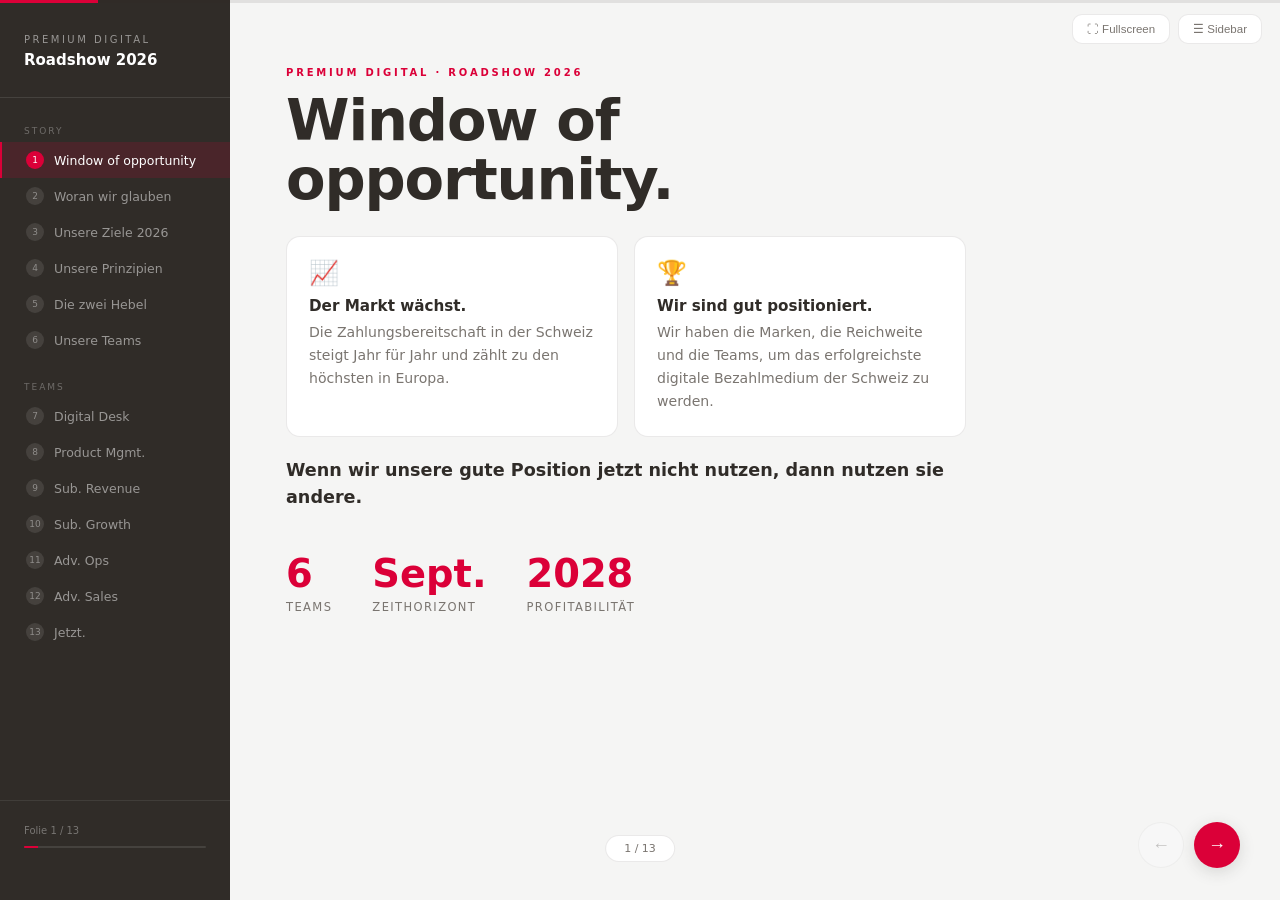
==== roadshow-preview.html @ eac36010 "Add files via upload" ====
<!DOCTYPE html>
<html lang="de">
<head>
<meta charset="UTF-8"/>
<meta name="viewport" content="width=device-width,initial-scale=1.0"/>
<title>Premium Digital – Roadshow</title>
<style>
:root{
  --red:#db0038;--red-dim:rgba(219,0,56,.1);
  --bg:#f5f5f4;--bg3:#eeeeec;
  --card:#ffffff;--border:rgba(48,44,40,.1);--border2:rgba(48,44,40,.18);
  --text:#302c28;--muted:#7a7570;--muted2:#a8a39e;
  --radius:16px;
}
*{box-sizing:border-box;margin:0;padding:0}
html,body{height:100%;font-family:Inter,ui-sans-serif,system-ui,-apple-system,sans-serif;background:var(--bg);color:var(--text);overflow:hidden}
#shell{display:flex;height:100vh;overflow:hidden}
#sidebar{width:230px;min-width:230px;background:var(--text);color:#fff;display:flex;flex-direction:column;padding:28px 0;z-index:10;transition:transform .3s}
#sidebar.hidden{transform:translateX(-230px);position:absolute;height:100%}
#content{flex:1;overflow-y:auto;padding:48px 56px;display:flex;flex-direction:column;gap:36px}
body.fullscreen #content{padding:56px 80px}
#top-bar{position:fixed;top:0;left:0;right:0;height:3px;background:var(--border);z-index:50}
#top-fill{height:100%;background:var(--red);transition:width .4s}
.sb-logo{padding:0 24px 28px;border-bottom:1px solid rgba(255,255,255,.1);margin-bottom:8px}
.sb-logo span{font-size:10px;letter-spacing:.25em;text-transform:uppercase;color:rgba(255,255,255,.5)}
.sb-logo strong{display:block;font-size:15px;color:#fff;margin-top:4px;font-weight:600}
.sb-section{padding:20px 24px 6px;font-size:9px;letter-spacing:.22em;text-transform:uppercase;color:rgba(255,255,255,.3)}
.sb-item{display:flex;align-items:center;gap:10px;padding:9px 24px;cursor:pointer;font-size:12.5px;color:rgba(255,255,255,.5);transition:.15s;border-left:2px solid transparent;user-select:none}
.sb-item:hover{color:#fff;background:rgba(255,255,255,.06)}
.sb-item.active{color:#fff;border-left-color:var(--red);background:rgba(219,0,56,.15)}
.sb-item .dot{width:18px;height:18px;border-radius:50%;background:rgba(255,255,255,.1);display:flex;align-items:center;justify-content:center;font-size:9px;flex-shrink:0;color:rgba(255,255,255,.4)}
.sb-item.active .dot{background:var(--red);color:#fff}
.sb-progress{padding:24px;margin-top:auto;border-top:1px solid rgba(255,255,255,.08)}
.sb-prog-label{font-size:10px;color:rgba(255,255,255,.35);margin-bottom:10px}
.sb-prog-bar{height:2px;background:rgba(255,255,255,.1);border-radius:9px;overflow:hidden}
.sb-prog-fill{height:100%;background:var(--red);transition:width .4s}
.slide{display:none}
.slide.active{display:block;animation:fadeUp .35s ease}
@keyframes fadeUp{from{opacity:0;transform:translateY(10px)}to{opacity:1;transform:translateY(0)}}
.eyebrow{font-size:10px;letter-spacing:.28em;text-transform:uppercase;color:var(--red);margin-bottom:14px;font-weight:600}
.slide-title{font-size:clamp(2.2rem,4.5vw,3.8rem);font-weight:800;line-height:1.02;margin-bottom:18px;letter-spacing:-.02em;color:var(--text)}
.card{background:var(--card);border-radius:var(--radius);border:1px solid var(--border);padding:28px;box-shadow:0 2px 12px rgba(48,44,40,.06)}
.grid-2{display:grid;grid-template-columns:1fr 1fr;gap:18px}
.grid-3{display:grid;grid-template-columns:repeat(3,1fr);gap:14px}
.story-hook{border-left:3px solid var(--red);background:var(--red-dim);border-radius:0 12px 12px 0;padding:18px 22px;margin-bottom:28px}
.story-hook p{font-size:1rem;font-weight:500;color:var(--text);line-height:1.7;font-style:italic}
.teams-grid{display:grid;grid-template-columns:repeat(3,1fr);gap:16px}
.team-overview-card{border-radius:var(--radius);padding:28px 24px;display:flex;flex-direction:column;gap:10px}
.team-overview-card .to-icon{font-size:2rem}
.team-overview-card .to-name{font-size:1.05rem;font-weight:800;color:#fff}
.team-overview-card .to-claim{font-size:.85rem;color:rgba(255,255,255,.85);line-height:1.55}
.funnel-steps{display:flex;flex-direction:column;gap:6px}
.fstep{display:flex;align-items:center;gap:14px;padding:14px 16px;border-radius:10px;background:var(--bg3);border-left:3px solid var(--c)}
.fstep-icon{font-size:1.3rem;flex-shrink:0}
.fstep-label{font-size:.92rem;font-weight:700;color:var(--c);margin-bottom:2px}
.fstep-desc{font-size:.78rem;color:var(--muted);line-height:1.4}
.team-header{display:flex;align-items:center;gap:14px;margin-bottom:18px}
.team-icon{width:48px;height:48px;border-radius:14px;display:flex;align-items:center;justify-content:center;font-size:22px;flex-shrink:0}
.team-name{font-size:1.15rem;font-weight:700;color:var(--text)}
.team-sub{font-size:.75rem;color:var(--muted);margin-top:2px}
.team-role{font-size:.88rem;color:var(--muted);line-height:1.65;margin-bottom:18px}
.team-vision{background:var(--bg3);border-radius:10px;padding:14px 16px;margin-bottom:18px;border-left:2px solid var(--red)}
.team-vision-label{font-size:.65rem;letter-spacing:.18em;text-transform:uppercase;color:var(--red);margin-bottom:5px;font-weight:600}
.team-vision p{font-size:.88rem;color:var(--text);line-height:1.65;font-style:italic}
.prio-list{display:flex;flex-direction:column;gap:6px}
.prio{display:flex;align-items:flex-start;gap:10px;padding:11px 14px;background:var(--bg3);border-radius:10px;border:1px solid var(--border)}
.prio-num{width:22px;height:22px;border-radius:50%;background:var(--red);color:#fff;font-size:10px;font-weight:700;display:flex;align-items:center;justify-content:center;flex-shrink:0;margin-top:1px}
.prio-text{font-size:.85rem;color:var(--text);line-height:1.5}
.prio-text strong{font-weight:600;display:block;margin-bottom:2px}
.prio-milestone{font-size:.75rem;color:var(--muted);margin-top:3px}
.discussion-prompt{margin-top:18px;background:var(--text);border-radius:12px;padding:16px 18px;display:flex;align-items:flex-start;gap:12px}
.dp-label{font-size:.65rem;letter-spacing:.18em;text-transform:uppercase;color:rgba(255,255,255,.4);margin-bottom:4px;font-weight:600}
.dp-text{font-size:.88rem;color:rgba(255,255,255,.9);line-height:1.55}
.open-btn{display:inline-flex;align-items:center;gap:8px;background:var(--red);color:#fff;border:none;border-radius:999px;padding:10px 20px;font-size:.83rem;font-weight:700;cursor:pointer;margin-top:14px}
.open-btn:hover{opacity:.88}
#nav{position:fixed;bottom:32px;right:40px;display:flex;gap:10px;z-index:100}
.nav-btn{width:46px;height:46px;border-radius:50%;border:none;cursor:pointer;font-size:18px;display:flex;align-items:center;justify-content:center;transition:.15s;box-shadow:0 4px 16px rgba(48,44,40,.15)}
.nav-btn.primary{background:var(--red);color:#fff}
.nav-btn.secondary{background:#fff;color:var(--text);border:1px solid var(--border2)}
.nav-btn:disabled{opacity:.25;cursor:not-allowed;box-shadow:none}
.nav-btn:hover:not(:disabled){transform:scale(1.08)}
.slide-counter{position:fixed;bottom:38px;left:50%;transform:translateX(-50%);font-size:11px;color:var(--muted);background:#fff;border:1px solid var(--border);border-radius:999px;padding:6px 18px}
#toolbar{position:fixed;top:14px;right:18px;display:flex;gap:8px;z-index:100}
.tool-btn{background:#fff;border:1px solid var(--border);border-radius:10px;padding:7px 14px;font-size:11.5px;cursor:pointer;color:var(--muted);transition:.15s}
.tool-btn:hover{color:var(--text)}
.tool-btn.active{background:var(--text);color:#fff;border-color:var(--text)}
#modal-overlay{display:none;position:fixed;inset:0;background:rgba(48,44,40,.5);z-index:200;align-items:center;justify-content:center;backdrop-filter:blur(4px)}
#modal-overlay.open{display:flex}
#modal{background:#fff;border-radius:24px;width:min(860px,94vw);max-height:88vh;overflow-y:auto;padding:40px;box-shadow:0 24px 60px rgba(48,44,40,.2)}
#modal-close{float:right;background:none;border:1px solid var(--border);border-radius:8px;padding:6px 12px;cursor:pointer;font-size:12px;color:var(--muted)}
.modal-prio{background:var(--bg3);border-radius:12px;padding:18px;margin-bottom:12px;border-left:2px solid var(--red)}
.modal-prio-title{font-size:.98rem;font-weight:700;margin-bottom:6px}
.modal-section-label{font-size:.68rem;font-weight:600;color:var(--muted2);text-transform:uppercase;letter-spacing:.14em;margin-bottom:6px}
.results-list{display:flex;flex-direction:column;gap:4px;margin-bottom:10px}
.result-item{font-size:.83rem;padding:6px 10px;background:#fff;border-radius:8px;border:1px solid var(--border)}
.milestone-pills{display:flex;flex-wrap:wrap;gap:6px}
.mpill{font-size:.73rem;background:var(--red-dim);color:var(--red);border:1px solid rgba(219,0,56,.2);border-radius:999px;padding:3px 12px;font-weight:600}
</style>
</head>
<body>
<div id="top-bar"><div id="top-fill"></div></div>
<div id="toolbar">
  <button class="tool-btn" id="btn-fullscreen">⛶ Fullscreen</button>
  <button class="tool-btn" id="btn-sidebar">☰ Sidebar</button>
</div>
<div id="shell">
  <div id="sidebar">
    <div class="sb-logo"><span>Premium Digital</span><strong>Roadshow 2026</strong></div>
    <div class="sb-section">Story</div>
    <div class="sb-item" data-slide="0"><div class="dot">1</div>Window of opportunity</div>
    <div class="sb-item" data-slide="1"><div class="dot">2</div>Woran wir glauben</div>
    <div class="sb-item" data-slide="2"><div class="dot">3</div>Unsere Ziele 2026</div>
    <div class="sb-item" data-slide="3"><div class="dot">4</div>Unsere Prinzipien</div>
    <div class="sb-item" data-slide="4"><div class="dot">5</div>Die zwei Hebel</div>
    <div class="sb-item" data-slide="5"><div class="dot">6</div>Unsere Teams</div>
    <div class="sb-section" style="margin-top:4px">Teams</div>
    <div class="sb-item" data-slide="6"><div class="dot">7</div>Digital Desk</div>
    <div class="sb-item" data-slide="7"><div class="dot">8</div>Product Mgmt.</div>
    <div class="sb-item" data-slide="8"><div class="dot">9</div>Sub. Revenue</div>
    <div class="sb-item" data-slide="9"><div class="dot">10</div>Sub. Growth</div>
    <div class="sb-item" data-slide="10"><div class="dot">11</div>Adv. Ops</div>
    <div class="sb-item" data-slide="11"><div class="dot">12</div>Adv. Sales</div>
    <div class="sb-item" data-slide="12"><div class="dot">13</div>Jetzt.</div>
    <div class="sb-progress">
      <div class="sb-prog-label" id="sb-prog-label">Folie 1 / 13</div>
      <div class="sb-prog-bar"><div class="sb-prog-fill" id="sb-fill"></div></div>
    </div>
  </div>
  <div id="content">

    <!-- SLIDE 0 -->
    <div class="slide active" id="slide-0">
      <div style="min-height:65vh;display:flex;flex-direction:column;justify-content:center">
        <div class="eyebrow">Premium Digital · Roadshow 2026</div>
        <div class="slide-title">Window of<br>opportunity.</div>
        <div style="display:grid;grid-template-columns:1fr 1fr;gap:16px;max-width:680px;margin-top:8px">
          <div style="background:#fff;border-radius:14px;border:1px solid var(--border);padding:22px">
            <div style="font-size:1.5rem;margin-bottom:10px">📈</div>
            <div style="font-weight:700;margin-bottom:6px;font-size:.95rem">Der Markt wächst.</div>
            <div style="font-size:.88rem;color:var(--muted);line-height:1.65">Die Zahlungsbereitschaft in der Schweiz steigt Jahr für Jahr und zählt zu den höchsten in Europa.</div>
          </div>
          <div style="background:#fff;border-radius:14px;border:1px solid var(--border);padding:22px">
            <div style="font-size:1.5rem;margin-bottom:10px">🏆</div>
            <div style="font-weight:700;margin-bottom:6px;font-size:.95rem">Wir sind gut positioniert.</div>
            <div style="font-size:.88rem;color:var(--muted);line-height:1.65">Wir haben die Marken, die Reichweite und die Teams, um das erfolgreichste digitale Bezahlmedium der Schweiz zu werden.</div>
          </div>
        </div>
        <p style="font-size:1.1rem;font-weight:700;color:var(--text);max-width:680px;line-height:1.55;margin-top:20px">Wenn wir unsere gute Position jetzt nicht nutzen, dann nutzen sie andere.</p>
        <div style="display:flex;gap:40px;margin-top:44px">
          <div><div style="font-size:2.4rem;font-weight:800;color:var(--red);line-height:1">6</div><div style="font-size:.72rem;color:var(--muted);text-transform:uppercase;letter-spacing:.12em;margin-top:6px">Teams</div></div>
          <div><div style="font-size:2.4rem;font-weight:800;color:var(--red);line-height:1">Sept.</div><div style="font-size:.72rem;color:var(--muted);text-transform:uppercase;letter-spacing:.12em;margin-top:6px">Zeithorizont</div></div>
          <div><div style="font-size:2.4rem;font-weight:800;color:var(--red);line-height:1">2028</div><div style="font-size:.72rem;color:var(--muted);text-transform:uppercase;letter-spacing:.12em;margin-top:6px">Profitabilität</div></div>
        </div>
      </div>
    </div>

    <!-- SLIDE 1 -->
    <div class="slide" id="slide-1">
      <div class="eyebrow">Unsere Überzeugungen</div>
      <div class="slide-title" style="font-size:clamp(1.7rem,3vw,2.5rem);margin-bottom:28px">Woran wir glauben.</div>
      <div style="display:flex;flex-direction:column;gap:12px">
        <div style="display:flex;align-items:flex-start;gap:16px;padding:18px 20px;background:#fff;border-radius:14px;border:1px solid var(--border)"><div style="width:10px;height:10px;border-radius:50%;background:var(--red);flex-shrink:0;margin-top:6px"></div><div><div style="font-weight:700;margin-bottom:4px">Die Zahlungsbereitschaft für digitale News-Abos wächst.</div><div style="font-size:.9rem;color:var(--muted)">In der Schweiz liegt sie über dem internationalen Vergleich. Davon können wir überproportional profitieren.</div></div></div>
        <div style="display:flex;align-items:flex-start;gap:16px;padding:18px 20px;background:#fff;border-radius:14px;border:1px solid var(--border)"><div style="width:10px;height:10px;border-radius:50%;background:var(--red);flex-shrink:0;margin-top:6px"></div><div><div style="font-weight:700;margin-bottom:4px">Hochwertiger Journalismus ist unser wichtigstes Differenzierungsmerkmal.</div><div style="font-size:.9rem;color:var(--muted)">Nachhaltiges Wachstum entsteht nur über Qualität, Relevanz und Tiefe.</div></div></div>
        <div style="display:flex;align-items:flex-start;gap:16px;padding:18px 20px;background:#fff;border-radius:14px;border:1px solid var(--border)"><div style="width:10px;height:10px;border-radius:50%;background:var(--red);flex-shrink:0;margin-top:6px"></div><div><div style="font-weight:700;margin-bottom:4px">Neben Vollabos gewinnen Limited Abos an Bedeutung.</div><div style="font-size:.9rem;color:var(--muted)">Neue Zielgruppen mit spezifischen Interessen und geringerer Zahlungsbereitschaft erschliessen.</div></div></div>
        <div style="display:flex;align-items:flex-start;gap:16px;padding:18px 20px;background:#fff;border-radius:14px;border:1px solid var(--border)"><div style="width:10px;height:10px;border-radius:50%;background:var(--red);flex-shrink:0;margin-top:6px"></div><div><div style="font-weight:700;margin-bottom:4px">Reichweite bleibt die zentrale Voraussetzung für Wachstum.</div><div style="font-size:.9rem;color:var(--muted)">Primär über Google Discover. Social bleibt wichtig, wird aber zunehmend automatisiert betrieben.</div></div></div>
        <div style="display:flex;align-items:flex-start;gap:16px;padding:18px 20px;background:#fff;border-radius:14px;border:1px solid var(--border)"><div style="width:10px;height:10px;border-radius:50%;background:var(--red);flex-shrink:0;margin-top:6px"></div><div><div style="font-weight:700;margin-bottom:4px">Digitale Werbung ergänzt unser Modell als zusätzlicher Erlöspfad.</div><div style="font-size:.9rem;color:var(--muted)">Und verbreitert damit unsere finanzielle Basis nachhaltig.</div></div></div>
      </div>
    </div>

    <!-- SLIDE 2 -->
    <div class="slide" id="slide-2">
      <div class="eyebrow">Unsere Ziele</div>
      <div class="slide-title" style="font-size:clamp(1.7rem,3vw,2.5rem);margin-bottom:8px">Was wir 2026 erreichen wollen.</div>
      <p style="font-size:1rem;color:var(--muted);line-height:1.75;margin-bottom:32px">Premium Digital hat ein ambitioniertes Ziel: Als digitales Geschäft eigenständig profitabel zu sein, spätestens ab 2028.</p>
      <div class="grid-3" style="gap:20px">
        <div style="background:var(--red);border-radius:20px;padding:36px 28px;text-align:center"><div style="font-size:3rem;font-weight:800;color:#fff;line-height:1;letter-spacing:-.03em">200'000</div><div style="font-size:.9rem;color:rgba(255,255,255,.85);margin-top:10px;font-weight:600">Digitale Voll-Abos</div><div style="font-size:.8rem;color:rgba(255,255,255,.6);margin-top:4px">+15% vs. 2025</div></div>
        <div style="background:#009667;border-radius:20px;padding:36px 28px;text-align:center"><div style="font-size:3rem;font-weight:800;color:#fff;line-height:1;letter-spacing:-.03em">10'000</div><div style="font-size:.9rem;color:rgba(255,255,255,.85);margin-top:10px;font-weight:600">Digitale Limited-Abos</div><div style="font-size:.8rem;color:rgba(255,255,255,.6);margin-top:4px">Spiele-App, Politbüro u.a.</div></div>
        <div style="background:#302c28;border-radius:20px;padding:36px 28px;text-align:center"><div style="font-size:3rem;font-weight:800;color:#fff;line-height:1;letter-spacing:-.03em">2028</div><div style="font-size:.9rem;color:rgba(255,255,255,.85);margin-top:10px;font-weight:600">Eigenständige Profitabilität</div><div style="font-size:.8rem;color:rgba(255,255,255,.6);margin-top:4px">Als digitales Geschäft</div></div>
      </div>
    </div>

    <!-- SLIDE 3 -->
    <div class="slide" id="slide-3">
      <div class="eyebrow">Unsere Prinzipien</div>
      <div class="slide-title" style="font-size:clamp(1.7rem,3vw,2.5rem);margin-bottom:24px">Unsere 6 Prinzipien.</div>
      <div class="grid-3" id="principles-grid"></div>
      <div style="margin-top:16px;display:flex;gap:10px;align-items:center">
        <button onclick="revealNext()" id="reveal-btn" style="background:var(--red);color:#fff;border:none;border-radius:999px;padding:9px 22px;font-size:.85rem;font-weight:700;cursor:pointer">Nächstes Prinzip →</button>
        <button onclick="revealAll()" style="background:none;border:1px solid var(--border2);color:var(--muted);border-radius:999px;padding:9px 18px;font-size:.82rem;cursor:pointer">Alle zeigen</button>
        <button onclick="resetPrinciples()" style="background:none;border:1px solid var(--border2);color:var(--muted);border-radius:999px;padding:9px 18px;font-size:.82rem;cursor:pointer">Zurücksetzen</button>
      </div>
    </div>

    <!-- SLIDE 4 -->
    <div class="slide" id="slide-4">
      <div class="eyebrow">Unsere zwei Wachstumsmotoren</div>
      <div class="slide-title" style="font-size:clamp(1.7rem,3vw,2.5rem);margin-bottom:28px">Abo-Geschäft und Werbemarkt. Wir brauchen beides.</div>
      <div class="grid-2">
        <div class="card">
          <div style="font-size:.7rem;letter-spacing:.2em;text-transform:uppercase;color:var(--muted);margin-bottom:18px">Motor 1 — Abo-Geschäft</div>
          <div class="funnel-steps">
            <div class="fstep" style="--c:#db0038"><div class="fstep-icon">📣</div><div><div class="fstep-label">Attract</div><div class="fstep-desc">Reichweite &amp; Sichtbarkeit aufbauen</div></div></div>
            <div class="fstep" style="--c:#b80021"><div class="fstep-icon">💡</div><div><div class="fstep-label">Engage</div><div class="fstep-desc">Loyalität &amp; Registrierungen steigern</div></div></div>
            <div class="fstep" style="--c:#95000b"><div class="fstep-icon">💳</div><div><div class="fstep-label">Convert</div><div class="fstep-desc">Aus Lesern zahlende Abonnenten machen</div></div></div>
            <div class="fstep" style="--c:#740000"><div class="fstep-icon">🔄</div><div><div class="fstep-label">Retain</div><div class="fstep-desc">Churn senken, Bindung stärken</div></div></div>
          </div>
        </div>
        <div class="card">
          <div style="font-size:.7rem;letter-spacing:.2em;text-transform:uppercase;color:var(--muted);margin-bottom:18px">Motor 2 — Werbemarkt</div>
          <div class="funnel-steps">
            <div class="fstep" style="--c:#009667"><div class="fstep-icon">📅</div><div><div class="fstep-label">Schedule</div><div class="fstep-desc">Kundenkontakte &amp; Termine vereinbaren</div></div></div>
            <div class="fstep" style="--c:#00673d"><div class="fstep-icon">📋</div><div><div class="fstep-label">Pitch</div><div class="fstep-desc">Angebote erarbeiten &amp; präsentieren</div></div></div>
            <div class="fstep" style="--c:#004d2e"><div class="fstep-icon">🤝</div><div><div class="fstep-label">Close</div><div class="fstep-desc">Deals abschliessen &amp; Umsatz sichern</div></div></div>
            <div class="fstep" style="--c:#003a17"><div class="fstep-icon">🚀</div><div><div class="fstep-label">Deliver</div><div class="fstep-desc">Kampagnen umsetzen &amp; Qualität sichern</div></div></div>
          </div>
        </div>
      </div>
    </div>

    <!-- SLIDE 5 -->
    <div class="slide" id="slide-5">
      <div class="eyebrow">Unsere Teams</div>
      <div class="slide-title" style="font-size:clamp(1.7rem,3vw,2.5rem);margin-bottom:28px">Sechs Teams. Ein Ziel.</div>
      <div class="teams-grid" id="teams-overview"></div>
    </div>

    <!-- TEAM SLIDES -->
    <div class="slide" id="slide-6"><div class="story-hook"><p>Der Digital Desk steuert, wie viele Menschen uns finden, und ob sie bleiben.</p></div><div class="eyebrow">Team 1 von 6</div><div class="slide-title" style="font-size:clamp(1.7rem,3vw,2.5rem)">Digital Desk</div><div class="grid-2" id="c-digital-desk"></div></div>
    <div class="slide" id="slide-7"><div class="story-hook"><p>Das beste Produkt ist im Alltag der Menschen unersetzlich.</p></div><div class="eyebrow">Team 2 von 6</div><div class="slide-title" style="font-size:clamp(1.7rem,3vw,2.5rem)">Product Management</div><div class="grid-2" id="c-product-mgmt"></div></div>
    <div class="slide" id="slide-8"><div class="story-hook"><p>NutzerInnen zu zahlenden KundInnen machen und halten.</p></div><div class="eyebrow">Team 3 von 6</div><div class="slide-title" style="font-size:clamp(1.7rem,3vw,2.5rem)">Subscription Revenue</div><div class="grid-2" id="c-sub-revenue"></div></div>
    <div class="slide" id="slide-9"><div class="story-hook"><p>Subscription Growth öffnet die Türe zu Kunden, die uns sonst verschlossen bleiben.</p></div><div class="eyebrow">Team 4 von 6</div><div class="slide-title" style="font-size:clamp(1.7rem,3vw,2.5rem)">Subscription Growth</div><div class="grid-2" id="c-sub-growth"></div></div>
    <div class="slide" id="slide-10"><div class="story-hook"><p>Ein starkes Produkt verdient auch starke Werbeeinnahmen. Advertising Ops macht Sales schlagkräftig.</p></div><div class="eyebrow">Team 5 von 6</div><div class="slide-title" style="font-size:clamp(1.7rem,3vw,2.5rem)">Advertising Operations</div><div class="grid-2" id="c-adv-ops"></div></div>
    <div class="slide" id="slide-11"><div class="story-hook"><p>Operations schafft die Grundlage, Sales macht den Abschluss.</p></div><div class="eyebrow">Team 6 von 6</div><div class="slide-title" style="font-size:clamp(1.7rem,3vw,2.5rem)">Advertising Sales</div><div class="grid-2" id="c-adv-sales"></div></div>

    <!-- SLIDE 12 -->
    <div class="slide" id="slide-12">
      <div style="min-height:65vh;display:flex;flex-direction:column;justify-content:center;gap:32px">
        <div style="background:var(--red);border-radius:var(--radius);padding:52px;position:relative;overflow:hidden">
          <div style="position:absolute;top:-40px;right:-40px;width:180px;height:180px;background:#fff;border-radius:50%;opacity:.06;filter:blur(40px)"></div>
          <div style="font-size:10px;letter-spacing:.28em;text-transform:uppercase;color:rgba(255,255,255,.6);margin-bottom:20px;font-weight:600">Das Fazit</div>
          <div style="font-size:clamp(1.1rem,2vw,1.4rem);color:rgba(255,255,255,.85);line-height:1.75;margin-bottom:24px">Wir haben alles, was es braucht. Die Marke. Die Reichweite. Die Teams. Die Technologie.</div>
          <div style="font-size:clamp(1.8rem,3.5vw,2.9rem);font-weight:800;line-height:1.12;color:#fff;letter-spacing:-.02em;margin-bottom:28px">Jetzt liegt es an uns.</div>
          <div style="height:1px;background:rgba(255,255,255,.2);margin-bottom:28px"></div>
          <div style="font-size:clamp(1rem,1.8vw,1.25rem);font-style:italic;color:rgba(255,255,255,.8);line-height:1.65">Wer jetzt liefert, wird in zwei Jahren zurückschauen und sagen: Das war der Moment.</div>
        </div>
        <div style="text-align:center;padding:28px;background:#fff;border-radius:var(--radius);border:1px solid var(--border)">
          <div style="font-size:1.8rem;margin-bottom:12px">💬</div>
          <div style="font-size:1.2rem;font-weight:700;color:var(--text);margin-bottom:8px">Fragen &amp; Antworten</div>
          <div style="font-size:.95rem;color:var(--muted)">Was beschäftigt euch? Was wollt ihr wissen?</div>
        </div>
      </div>
    </div>

  </div>
</div>

<div id="nav">
  <button class="nav-btn secondary" id="btn-prev" disabled>←</button>
  <button class="nav-btn primary" id="btn-next">→</button>
</div>
<div class="slide-counter" id="counter">1 / 13</div>
<div id="modal-overlay"><div id="modal"><button id="modal-close">✕ Schliessen</button><div id="modal-content"></div></div></div>

<script>
const TOTAL=13; let cur=0;

const principles=[
  {n:"01",icon:"🛡️",title:"Radikale Verantwortung",short:"Ownership für Resultate, nicht nur für Aufgaben."},
  {n:"02",icon:"🎯",title:"Wirkungsorientierte Entscheidungen",short:"Priorität hat, was direkt Wert schafft."},
  {n:"03",icon:"⚡",title:"Wirkung in 6 Monaten",short:"Was wir heute machen, soll in spätestens sechs Monaten Wirkung zeigen."},
  {n:"04",icon:"⏱️",title:"80/20: Auch beim Kunden",short:"Die gute Lösung jetzt schlägt die perfekte Lösung zu spät — auch für unsere Kunden."},
  {n:"05",icon:"✅",title:"Fokus statt Breite",short:"Wir verzichten bewusst. Wer alles macht, macht nichts richtig."},
  {n:"06",icon:"🧩",title:"Einfach vor kompliziert",short:"Schlanke Prozesse und klare Entscheidungen schaffen Raum für das Wesentliche."}
];

document.getElementById("principles-grid").innerHTML=principles.map((p,i)=>`
  <div class="card" id="pc-${i}" style="opacity:.2;transition:opacity .4s,transform .4s;transform:translateY(8px)">
    <div style="font-size:1.8rem;margin-bottom:10px">${p.icon}</div>
    <div style="font-size:.72rem;font-weight:700;color:var(--red);letter-spacing:.15em;text-transform:uppercase;margin-bottom:8px">${p.n}</div>
    <div style="font-size:1rem;font-weight:700;margin-bottom:6px">${p.title}</div>
    <div style="font-size:.82rem;color:var(--muted)">${p.short}</div>
  </div>`).join("");

let revealed=0;
function revealNext(){if(revealed<principles.length){const el=document.getElementById("pc-"+revealed);el.style.opacity="1";el.style.transform="translateY(0)";revealed++;}if(revealed>=principles.length){document.getElementById("reveal-btn").disabled=true;document.getElementById("reveal-btn").style.opacity=".4";}}
function revealAll(){principles.forEach((_,i)=>{const el=document.getElementById("pc-"+i);el.style.opacity="1";el.style.transform="translateY(0)";});revealed=principles.length;document.getElementById("reveal-btn").disabled=true;document.getElementById("reveal-btn").style.opacity=".4";}
function resetPrinciples(){principles.forEach((_,i)=>{const el=document.getElementById("pc-"+i);el.style.opacity=".2";el.style.transform="translateY(8px)";});revealed=0;document.getElementById("reveal-btn").disabled=false;document.getElementById("reveal-btn").style.opacity="1";}

const teams={
  "digital-desk":{icon:"📡",color:"#009667",name:"Digital Desk",claim:"Die passenden Inhalte zur richtigen Zeit auf den richtigen Kanälen.",role:"Der operative Maschinenraum für Reichweite, Distribution und Engagement — für Paid und Free.",vision:"Wir haben unsere Workflows deutlich verschlankt, an Fokus gewonnen und darum entscheidend zur Steigerung von Reichweite und Engagement beigetragen.",discussion:"Wieviele Pageviews braucht eine redaktionelle Geschichte im Durchschnitt, damit sie sich für uns finanziell lohnt?",priorities:[{n:1,title:"Teil-automatisierte KPI-basierte Distribution",desc:"Distributionsaufgaben für 6 Titel sind zeitintensiv und fast alles Handarbeit. Mindestens 2 Schichten automatisieren, mit Kuration entlang den Marken.",milestones:["Projekt-Aufbau mit AI/Data"],results:["Mindestens 2 Distributionsschichten ersetzt"]},{n:2,title:"Google-Traffic verdoppeln",desc:"Mehr Reichweite für Subscription-Funnel und Werbemarkt. Fokus auf Discover.",milestones:["Projekt gestartet","5 Hypothesen zu Wachstumsfeldern getestet"],results:["Verdoppelung Google-Traffic"]},{n:3,title:"Second-Click-Optimierung",desc:"Datengestützt Inhalte mit Optimierungspotenzial identifizieren und Engagement messbar steigern.",milestones:["Projekt gestartet","5 Hypothesen zu Engagementtreibern getestet"],results:["Pageviews pro Visit +20%"]},{n:4,title:"Social Media Werbeumsatz steigern",desc:"Fokus auf Conversions und Werbeumsatz über Social Media. Ziel: CHF 2 Mio.",milestones:["Neues Setup live","Deutliche Steigerung Umsätze im 1. HJ"],results:["CHF 2 Mio. Social-Werbeumsatz"]}]},
  "product-mgmt":{icon:"📱",color:"#00c794",name:"Product Management",claim:"Digitale Produkte, die im Alltag der Menschen unersetzlich sind.",role:"Premium Products entwickelt die digitalen Produkte von Tamedia — damit unsere Qualitätsinhalte ihr volles Potenzial entfalten.",vision:"Wir haben das Richtige schnell gebaut — mit klarem Fokus, konsequentem Testen und spürbarem Impact für unsere Nutzerinnen und Nutzer.",discussion:"Wieviele Kontaktpunkte mit uns brauchen Nutzerinnen und Nutzer, bis sie ein Abo kaufen?",priorities:[{n:1,title:"Produkt-Strategie und Weiterentwicklung News-App",desc:"Klare Vision für jede Plattform: Kernzielgruppen, Rolle im Nutzerleben, was wir konkret bauen.",milestones:["Erster Workshop App","Vision App finalisiert","Alle Plattformen Tagi abgeschlossen","Skalierung auf alle Brands"],results:["Vision & Roadmap für alle Plattformen","Podcast Tab live","Neue visuelle Formate live"]},{n:2,title:"Launch Limited Products",desc:"Mindestens zwei Limited Products live bringen. Prozess: von Idee zu Live in unter 8 Wochen.",milestones:["Rollout & Skalierung Spiele-App","Launch Politbüro Sommer","Expansion Games","Launch new limited product"],results:["Politbüro 5'000 neue Abos","Games App 5'000 neue Abos","Mind. 1 weiteres Limited Product live"]},{n:3,title:"Growth Lab Push",desc:"Neue Wege für Reichweite und neue Zielgruppen erkunden. Formate testen, was funktioniert skalieren.",milestones:["Push Games","Push Podcasts","3 weitere Themen im Test"],results:["5'000 neue registrierte User","Mindestens 5 Formate live getestet"]},{n:4,title:"Produktentwicklung beschleunigen",desc:"Prozesse anpassen, damit wir schneller vom Konzept zum Launch kommen. Kürzere Entwicklungszyklen, regelmässige Releases.",milestones:["Ist-Zustand analysiert","Erste Prozessanpassungen live"],results:["3 Features in unter 6 Wochen von Idee bis Live","Regelmässige Releases mit messbarem Impact für Nutzer"]}]},
  "sub-revenue":{icon:"💳",color:"#db0038",name:"Subscription Revenue",claim:"Paywall, Checkout, Performance Marketing — aus Lesern Abonnenten machen.",role:"Verantwortet Paywall-Steuerung, Webshop, Checkout und Zahlungsprozesse. Konvertiert aktiv über Performance Marketing und E-Mail Marketing.",vision:"Wir haben im fünfstelligen Bereich Gains beigesteuert und einen skalierbaren Weg gefunden, diese mit Anschlussangeboten mehrheitlich zu halten.",discussion:"Wieviele Leute, die auf «Kaufen» klicken, kaufen am Ende wirklich?",priorities:[{n:1,title:"Kampagnen für anonyme User",desc:"Fly Bys und Loyal User über Retargeting, Onsite und Mail zu zahlenden Nutzern konvertieren.",milestones:["Laufend"],results:["Conversion Rate erhöht","CTR Performance Marketing erhöht"]},{n:2,title:"Reset Registrierung, Login, Paywall, Checkout",desc:"Registration Wall einführen. Paywall und Checkout optimieren.",milestones:["Registration Wall live","Reset Paywall Experience","Checkout-Optimierung","Landingpages optimiert"],results:["Mehr Registrierungen pro Monat","Paywall-to-Purchase Conversion Rate steigt"]},{n:3,title:"Onboarding in das Produkt",desc:"In den ersten 30 Tagen Gewohnheiten schaffen, die Retention sichern.",milestones:["Registration Onboarding Journey live","Subscription Onboarding Journey live"],results:["Registration to Subscription CR steigt","Churn Rate sinkt"]}]},
  "sub-growth":{icon:"🚀",color:"#c5c000",name:"Subscription Growth",claim:"Grosse Kampagnen, starke Partnerschaften, neue Regionen und Zielgruppen.",role:"Initiiert und setzt grosse Kampagnen um, verhandelt und realisiert Partnerschaften. Bringt neue Leute in bestehenden Regionen, neuen Regionen und neue thematische Zielgruppen.",vision:"Wir haben viel getestet, gelernt und wissen deutlich besser, wie wir neue Leute ins Abo bringen. Wir kennen einen effizienten Weg für Anschlusslösungen, wenn Promos auslaufen.",discussion:"Welche Partnerschaft hat das grösste Potenzial, und was blockiert uns, sie schneller abzuschliessen?",priorities:[{n:1,title:"Partnerschaften & Kooperationen",desc:"Kooperationen mit schweizer Akteuren, die uns Zugang zu grossen Kundenstämmen geben.",milestones:["Coop","Galaxus","Sunrise","Swisscom","Senior Partnership Lead"],results:["5 Partnerschaften live","5'000 Netto-Abos, 75% neue User"]},{n:2,title:"Regionale Wachstumsinitiativen",desc:"Premium-Abo sukzessive in Regionen mit niedriger Streudichte vermarkten.",milestones:["Regio Push D-CH","Regio Push W-CH"],results:["5'000 Test-Abos","Streudichte +25% in angegangenen Regionen"]},{n:3,title:"Limited Product Kampagnen",desc:"Neue Limited Products mit Werbekampagnen von null auf hundert wachsen lassen.",milestones:["Game App Kampagne","Politbüro Kampagne Sommer","Game App Part 2"],results:["Game App: 3–5k Solo-Abos","Politbüro: 3–5k Abos"]}]},
  "adv-ops":{icon:"📊",color:"#ff0050",name:"Advertising Operations",claim:"Angebote, Umsetzung und Steuerung aller Advertising-Leistungen.",role:"Entwickelt und realisiert skalierbare Standardprodukte und individuelle Vermarktungsangebote. Stellt Qualität, Termintreue und Profitabilität end-to-end sicher.",vision:"Wir arbeiten datenbasiert, fokussieren uns auf 2–3 Verkaufsansätze gleichzeitig und geben wöchentlich neue Impulse an Sales.",discussion:"Wieviele Offerten brauchen wir pro Woche, damit wir unsere Ziele erreichen?",priorities:[{n:1,title:"Standardisierte Vermarktungsunterlagen & Angebotslogik",desc:"Standardisierte Pakete für KMU-Kunden, Print und Digital.",milestones:["Digitale KMU-Pakete live","Print+Digital Kombinationen live"],results:["Branchenlösungen Spezialmärkte","Digitale KMU-Pakete mit Print","Reduzierter Produktkatalog"]},{n:2,title:"Bessere Nutzung Inventar (Yield Mgmt)",desc:"Erlösbasierte Inventarsteuerung aufbauen.",milestones:["Analyse IST-Situation und Definition Massnahmen"],results:["Yield Manager benannt","Erlösbasierte Steuerung operativ"]},{n:3,title:"Reporting & Frühwarnsystem",desc:"Transparentes Reporting über den Werbemarkt. Frühwarnsystem für kritische Entwicklungen.",milestones:["Umsatz-Tracking live","Reporting-Dashboards finalisiert"],results:["Reporting für Sales Management und GL","Frühwarnsystem live"]},{n:4,title:"KAM: Premium-Angebote für Schlüsselkunden",desc:"Wettbewerbs- und Potenzialanalyse für Grosskunden. Premium-Produktkatalog.",milestones:["Branchen- und Regionalanalyse","Handlungsempfehlung"],results:["Potenzialanalyse operativ","Premium-Produktkatalog definiert"]}]},
  "adv-sales":{icon:"📣",color:"#00c794",name:"Advertising Sales",claim:"Erste Anlaufstelle für Werbung in qualitativ hochwertigen Umfeldern.",role:"Tamedia Advertising ist der wichtigste Partner für Werbung in qualitativ hochwertigen redaktionellen Umfeldern, national und lokal, mit messbarer Wirkung.",vision:"Wir sind mit den Digitalumsätzen auf Budget, die Printumsätze stabilisieren sich unter -5% und wir haben einen skalierbaren Weg, neue Kunden zu halten.",discussion:"Mit welcher Industrie oder Branche machen wir heute am meisten Umsatz?",priorities:[{n:1,title:"Fokus auf die richtigen Kunden",desc:"Wir wissen, welche Kunden wir mit welchem Aufwand erfolgreich bewirtschaften — und konzentrieren uns auf diese.",milestones:["Segmentierung definiert","Fokus-Kunden identifiziert"],results:["Weniger verlorene Kunden","Umsatzsteigerung in fokussierten Segmenten"]},{n:2,title:"Premium-Angebote & Sonderformate",desc:"Laufend neue, innovative Angebote und Formate einführen.",milestones:["Roadmap neuer Formate erstellt","Laufende Einführung"],results:["Nachhaltiges Wachstum durch neue Angebote","Roadmap mit Einführung neuer Formate"]},{n:3,title:"Social Media & Commercial Content als Wachstumstreiber",desc:"Umsatz mit Social Media Formaten und Commercial Content signifikant steigern.",milestones:["Angebote strukturiert","Launch neuer Formate"],results:["Umsatzsteigerung Social Media","Umsatzsteigerung Commercial Content"]},{n:4,title:"Positionierung & Aussendarstellung",desc:"Erste Anlaufstelle für Werbeplatzierungen in qualitativen Umfeldern werden.",milestones:["Positionierung geschärft","Aussendarstellung aktualisiert"],results:["Neukundenquote steigt","Kundenterminquote gesteigert","Umsatzrückgang gestoppt"]}]}
};

document.getElementById("teams-overview").innerHTML=Object.entries(teams).map(([k,t])=>`
  <div class="team-overview-card" style="background:${t.color}">
    <div class="to-icon">${t.icon}</div>
    <div class="to-name">${t.name}</div>
    <div class="to-claim">${t.claim}</div>
  </div>`).join("");

function renderTeam(cid,key){
  const t=teams[key];
  if(!t||!document.getElementById(cid))return;
  document.getElementById(cid).innerHTML=`
    <div class="card">
      <div class="team-header">
        <div class="team-icon" style="background:${t.color}20;border:2px solid ${t.color}40">${t.icon}</div>
        <div><div class="team-name">${t.name}</div><div class="team-sub">Team Overview</div></div>
      </div>
      <div class="team-role">${t.role}</div>
      <div class="team-vision"><div class="team-vision-label">Wenn wir in 6 Monaten erfolgreich sind …</div><p>${t.vision}</p></div>
      <button class="open-btn" onclick="openModal('${key}')">Alle Prioritäten & Milestones →</button>
    </div>
    <div class="card">
      <div style="font-size:.7rem;letter-spacing:.18em;text-transform:uppercase;color:var(--muted);margin-bottom:16px">Strategische Prioritäten</div>
      <div class="prio-list">${t.priorities.map(p=>`
        <div class="prio"><div class="prio-num">${p.n}</div><div class="prio-text"><strong>${p.title}</strong>${p.milestones.slice(0,2).map(m=>`<div class="prio-milestone">→ ${m}</div>`).join("")}</div></div>`).join("")}
      </div>
      <div class="discussion-prompt"><div style="font-size:16px;flex-shrink:0;margin-top:2px">💬</div><div><div class="dp-label">Frage an den Raum</div><div class="dp-text">${t.discussion}</div></div></div>
    </div>`;
}
renderTeam("c-digital-desk","digital-desk");
renderTeam("c-product-mgmt","product-mgmt");
renderTeam("c-sub-revenue","sub-revenue");
renderTeam("c-sub-growth","sub-growth");
renderTeam("c-adv-ops","adv-ops");
renderTeam("c-adv-sales","adv-sales");

function openModal(key){
  const t=teams[key];if(!t)return;
  document.getElementById("modal-content").innerHTML=`
    <div style="margin-bottom:24px"><div style="font-size:.7rem;letter-spacing:.2em;text-transform:uppercase;color:${t.color};margin-bottom:6px">${t.name}</div><div style="font-size:.95rem;color:var(--muted);line-height:1.65">${t.role}</div></div>
    <div class="team-vision" style="margin-bottom:24px"><div class="team-vision-label">Wenn wir in 6 Monaten erfolgreich sind …</div><p style="font-size:.92rem">${t.vision}</p></div>
    ${t.priorities.map(p=>`<div class="modal-prio"><div class="modal-prio-title">${p.n}. ${p.title}</div><div style="font-size:.87rem;color:var(--muted);line-height:1.65;margin-bottom:12px">${p.desc}</div><div class="modal-section-label">Messbare Resultate bis September</div><div class="results-list">${p.results.map(r=>`<div class="result-item">✓ ${r}</div>`).join("")}</div><div class="modal-section-label" style="margin-top:10px">Milestones</div><div class="milestone-pills">${p.milestones.map(m=>`<span class="mpill">${m}</span>`).join("")}</div></div>`).join("")}`;
  document.getElementById("modal-overlay").classList.add("open");
}
document.getElementById("modal-close").onclick=()=>document.getElementById("modal-overlay").classList.remove("open");
document.getElementById("modal-overlay").onclick=e=>{if(e.target===document.getElementById("modal-overlay"))document.getElementById("modal-overlay").classList.remove("open")};

function goTo(n){
  document.querySelectorAll(".slide").forEach(s=>s.classList.remove("active"));
  document.getElementById("slide-"+n).classList.add("active");
  document.querySelectorAll(".sb-item").forEach((el,i)=>el.classList.toggle("active",i===n));
  document.getElementById("counter").textContent=(n+1)+" / "+TOTAL;
  document.getElementById("sb-prog-label").textContent="Folie "+(n+1)+" / "+TOTAL;
  const pct=(n+1)/TOTAL*100;
  document.getElementById("sb-fill").style.width=pct+"%";
  document.getElementById("top-fill").style.width=pct+"%";
  document.getElementById("btn-prev").disabled=n===0;
  document.getElementById("btn-next").disabled=n===TOTAL-1;
  cur=n;
}
document.getElementById("btn-next").onclick=()=>{if(cur<TOTAL-1)goTo(cur+1)};
document.getElementById("btn-prev").onclick=()=>{if(cur>0)goTo(cur-1)};
document.querySelectorAll(".sb-item").forEach((el,i)=>{el.onclick=()=>goTo(i)});
document.addEventListener("keydown",e=>{
  if(document.getElementById("modal-overlay").classList.contains("open")){if(e.key==="Escape")document.getElementById("modal-overlay").classList.remove("open");return;}
  if(e.key==="ArrowRight"||e.key==="ArrowDown"){if(cur<TOTAL-1)goTo(cur+1)}
  if(e.key==="ArrowLeft"||e.key==="ArrowUp"){if(cur>0)goTo(cur-1)}
  if(e.key==="f"||e.key==="F")toggleFullscreen();
  if(e.key==="s"||e.key==="S")toggleSidebar();
});
let isFullscreen=false;
function toggleFullscreen(){isFullscreen=!isFullscreen;document.body.classList.toggle("fullscreen",isFullscreen);document.getElementById("btn-fullscreen").classList.toggle("active",isFullscreen);if(isFullscreen&&document.documentElement.requestFullscreen)document.documentElement.requestFullscreen().catch(()=>{});else if(!isFullscreen&&document.exitFullscreen)document.exitFullscreen().catch(()=>{});}
document.getElementById("btn-fullscreen").onclick=toggleFullscreen;
let sidebarVisible=true;
function toggleSidebar(){sidebarVisible=!sidebarVisible;document.getElementById("sidebar").classList.toggle("hidden",!sidebarVisible);document.getElementById("btn-sidebar").classList.toggle("active",!sidebarVisible);}
document.getElementById("btn-sidebar").onclick=toggleSidebar;
goTo(0);
</script>
</body>
</html>
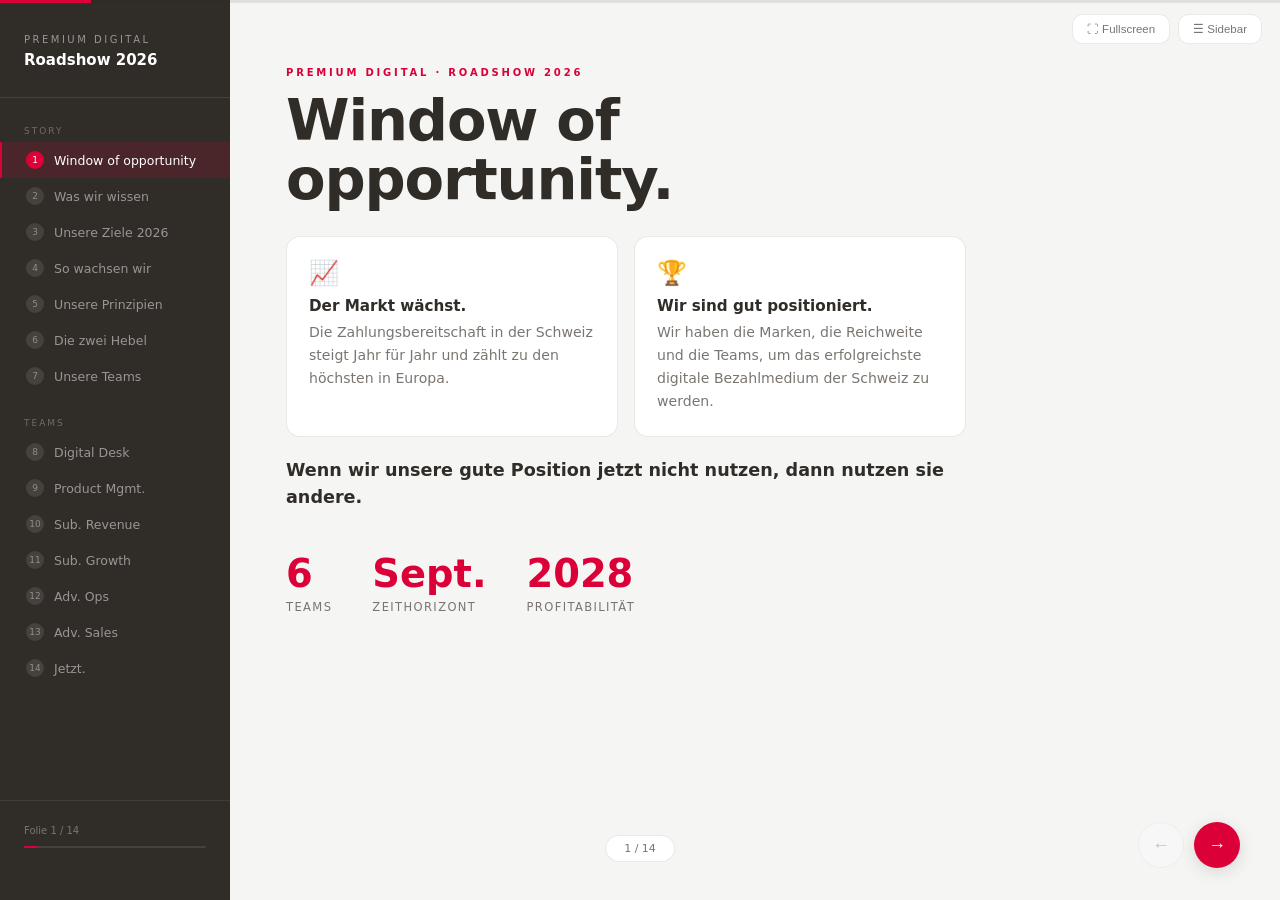
==== commit d09785ec: "Add files via upload" ====
--- a/roadshow-preview.html
+++ b/roadshow-preview.html
@@ -108,19 +108,20 @@
     <div class="sb-logo"><span>Premium Digital</span><strong>Roadshow 2026</strong></div>
     <div class="sb-section">Story</div>
     <div class="sb-item" data-slide="0"><div class="dot">1</div>Window of opportunity</div>
-    <div class="sb-item" data-slide="1"><div class="dot">2</div>Woran wir glauben</div>
+    <div class="sb-item" data-slide="1"><div class="dot">2</div>Was wir wissen</div>
     <div class="sb-item" data-slide="2"><div class="dot">3</div>Unsere Ziele 2026</div>
-    <div class="sb-item" data-slide="3"><div class="dot">4</div>Unsere Prinzipien</div>
-    <div class="sb-item" data-slide="4"><div class="dot">5</div>Die zwei Hebel</div>
-    <div class="sb-item" data-slide="5"><div class="dot">6</div>Unsere Teams</div>
+    <div class="sb-item" data-slide="3"><div class="dot">4</div>So wachsen wir</div>
+    <div class="sb-item" data-slide="4"><div class="dot">5</div>Unsere Prinzipien</div>
+    <div class="sb-item" data-slide="5"><div class="dot">6</div>Die zwei Hebel</div>
+    <div class="sb-item" data-slide="6"><div class="dot">7</div>Unsere Teams</div>
     <div class="sb-section" style="margin-top:4px">Teams</div>
-    <div class="sb-item" data-slide="6"><div class="dot">7</div>Digital Desk</div>
-    <div class="sb-item" data-slide="7"><div class="dot">8</div>Product Mgmt.</div>
-    <div class="sb-item" data-slide="8"><div class="dot">9</div>Sub. Revenue</div>
-    <div class="sb-item" data-slide="9"><div class="dot">10</div>Sub. Growth</div>
-    <div class="sb-item" data-slide="10"><div class="dot">11</div>Adv. Ops</div>
-    <div class="sb-item" data-slide="11"><div class="dot">12</div>Adv. Sales</div>
-    <div class="sb-item" data-slide="12"><div class="dot">13</div>Jetzt.</div>
+    <div class="sb-item" data-slide="7"><div class="dot">8</div>Digital Desk</div>
+    <div class="sb-item" data-slide="8"><div class="dot">9</div>Product Mgmt.</div>
+    <div class="sb-item" data-slide="9"><div class="dot">10</div>Sub. Revenue</div>
+    <div class="sb-item" data-slide="10"><div class="dot">11</div>Sub. Growth</div>
+    <div class="sb-item" data-slide="11"><div class="dot">12</div>Adv. Ops</div>
+    <div class="sb-item" data-slide="12"><div class="dot">13</div>Adv. Sales</div>
+    <div class="sb-item" data-slide="13"><div class="dot">14</div>Jetzt.</div>
     <div class="sb-progress">
       <div class="sb-prog-label" id="sb-prog-label">Folie 1 / 13</div>
       <div class="sb-prog-bar"><div class="sb-prog-fill" id="sb-fill"></div></div>
@@ -157,7 +158,7 @@
     <!-- SLIDE 1 -->
     <div class="slide" id="slide-1">
       <div class="eyebrow">Unsere Überzeugungen</div>
-      <div class="slide-title" style="font-size:clamp(1.7rem,3vw,2.5rem);margin-bottom:28px">Woran wir glauben.</div>
+      <div class="slide-title" style="font-size:clamp(1.7rem,3vw,2.5rem);margin-bottom:28px">Was wir wissen.</div>
       <div style="display:flex;flex-direction:column;gap:12px">
         <div style="display:flex;align-items:flex-start;gap:16px;padding:18px 20px;background:#fff;border-radius:14px;border:1px solid var(--border)"><div style="width:10px;height:10px;border-radius:50%;background:var(--red);flex-shrink:0;margin-top:6px"></div><div><div style="font-weight:700;margin-bottom:4px">Die Zahlungsbereitschaft für digitale News-Abos wächst.</div><div style="font-size:.9rem;color:var(--muted)">In der Schweiz liegt sie über dem internationalen Vergleich. Davon können wir überproportional profitieren.</div></div></div>
         <div style="display:flex;align-items:flex-start;gap:16px;padding:18px 20px;background:#fff;border-radius:14px;border:1px solid var(--border)"><div style="width:10px;height:10px;border-radius:50%;background:var(--red);flex-shrink:0;margin-top:6px"></div><div><div style="font-weight:700;margin-bottom:4px">Hochwertiger Journalismus ist unser wichtigstes Differenzierungsmerkmal.</div><div style="font-size:.9rem;color:var(--muted)">Nachhaltiges Wachstum entsteht nur über Qualität, Relevanz und Tiefe.</div></div></div>
@@ -179,8 +180,42 @@
       </div>
     </div>
 
-    <!-- SLIDE 3 -->
+    <!-- SLIDE 3 – So wachsen wir -->
     <div class="slide" id="slide-3">
+      <div class="eyebrow">Unsere Wachstumsstrategie</div>
+      <div class="slide-title" style="font-size:clamp(1.7rem,3vw,2.5rem);margin-bottom:8px">So kommen wir auf 208'000 Abos.</div>
+      <p style="font-size:.95rem;color:var(--muted);line-height:1.75;margin-bottom:28px">Wir wachsen auf zwei Ebenen: mehr Abos im Premium-Bereich (+16%) und ein neues Limited-Segment. Dafür haben wir sechs Hebel definiert.</p>
+      <div style="display:grid;grid-template-columns:repeat(3,1fr);gap:14px;margin-bottom:24px">
+        <div class="card" style="border-left:3px solid var(--red)">
+          <div style="font-size:1.3rem;margin-bottom:8px">📍</div>
+          <div style="font-weight:700;font-size:.92rem;margin-bottom:4px">In bestehenden Regionen die Nutzung erhöhen</div>
+          <div style="font-size:.8rem;color:var(--muted);line-height:1.5">Unsere Marken gezielt in bestehenden Regionen präsenter zeigen und die Nutzung erhöhen.</div>
+        </div>
+        <div class="card" style="border-left:3px solid var(--red)">
+          <div style="font-size:1.3rem;margin-bottom:8px">🗺️</div>
+          <div style="font-weight:700;font-size:.92rem;margin-bottom:4px">Erweiterung funktionaler Raum</div>
+          <div style="font-size:.8rem;color:var(--muted);line-height:1.5">Unsere Marken gezielt in neue Regionen innerhalb unserer funktionalen Räume führen.</div>
+        </div>
+        <div class="card" style="border-left:3px solid var(--red)">
+          <div style="font-size:1.3rem;margin-bottom:8px">⚙️</div>
+          <div style="font-weight:700;font-size:.92rem;margin-bottom:4px">Weiterentwicklung Paywall/Checkout</div>
+          <div style="font-size:.8rem;color:var(--muted);line-height:1.5">Paywall-Journey datengetrieben weiterentwickeln und Conversion Rate nachhaltig steigern.</div>
+        </div>
+        <div class="card" style="border-left:3px solid var(--red)">
+          <div style="font-size:1.3rem;margin-bottom:8px">📱</div>
+          <div style="font-weight:700;font-size:.92rem;margin-bottom:4px">Weiterentwicklung Web/App</div>
+          <div style="font-size:.8rem;color:var(--muted);line-height:1.5">Spürbare Weiterentwicklung der News-App: Design Refresh, neue Funktionalitäten wie Podcast-Tab.</div>
+        </div>
+        <div class="card" style="border-left:3px solid #009667">
+          <div style="font-size:1.3rem;margin-bottom:8px">🎯</div>
+          <div style="font-weight:700;font-size:.92rem;margin-bottom:4px">Einführung Limited</div>
+          <div style="font-size:.8rem;color:var(--muted);line-height:1.5">Neue Zielgruppen mit selektivem Interesse oder tieferer Zahlungsbereitschaft zu zahlenden Kunden machen.</div>
+        </div>
+      </div>
+    </div>
+
+    <!-- SLIDE 4 (ex-3) -->
+    <div class="slide" id="slide-4">
       <div class="eyebrow">Unsere Prinzipien</div>
       <div class="slide-title" style="font-size:clamp(1.7rem,3vw,2.5rem);margin-bottom:24px">Unsere 6 Prinzipien.</div>
       <div class="grid-3" id="principles-grid"></div>
@@ -191,8 +226,8 @@
       </div>
     </div>
 
-    <!-- SLIDE 4 -->
-    <div class="slide" id="slide-4">
+    <!-- SLIDE 5 (ex-4) -->
+    <div class="slide" id="slide-5">
       <div class="eyebrow">Unsere zwei Wachstumsmotoren</div>
       <div class="slide-title" style="font-size:clamp(1.7rem,3vw,2.5rem);margin-bottom:28px">Abo-Geschäft und Werbemarkt. Wir brauchen beides.</div>
       <div class="grid-2">
@@ -217,23 +252,23 @@
       </div>
     </div>
 
-    <!-- SLIDE 5 -->
-    <div class="slide" id="slide-5">
+    <!-- SLIDE 6 (ex-5) -->
+    <div class="slide" id="slide-6">
       <div class="eyebrow">Unsere Teams</div>
       <div class="slide-title" style="font-size:clamp(1.7rem,3vw,2.5rem);margin-bottom:28px">Sechs Teams. Ein Ziel.</div>
       <div class="teams-grid" id="teams-overview"></div>
     </div>
 
     <!-- TEAM SLIDES -->
-    <div class="slide" id="slide-6"><div class="story-hook"><p>Der Digital Desk steuert, wie viele Menschen uns finden, und ob sie bleiben.</p></div><div class="eyebrow">Team 1 von 6</div><div class="slide-title" style="font-size:clamp(1.7rem,3vw,2.5rem)">Digital Desk</div><div class="grid-2" id="c-digital-desk"></div></div>
-    <div class="slide" id="slide-7"><div class="story-hook"><p>Das beste Produkt ist im Alltag der Menschen unersetzlich.</p></div><div class="eyebrow">Team 2 von 6</div><div class="slide-title" style="font-size:clamp(1.7rem,3vw,2.5rem)">Product Management</div><div class="grid-2" id="c-product-mgmt"></div></div>
-    <div class="slide" id="slide-8"><div class="story-hook"><p>NutzerInnen zu zahlenden KundInnen machen und halten.</p></div><div class="eyebrow">Team 3 von 6</div><div class="slide-title" style="font-size:clamp(1.7rem,3vw,2.5rem)">Subscription Revenue</div><div class="grid-2" id="c-sub-revenue"></div></div>
-    <div class="slide" id="slide-9"><div class="story-hook"><p>Subscription Growth öffnet die Türe zu Kunden, die uns sonst verschlossen bleiben.</p></div><div class="eyebrow">Team 4 von 6</div><div class="slide-title" style="font-size:clamp(1.7rem,3vw,2.5rem)">Subscription Growth</div><div class="grid-2" id="c-sub-growth"></div></div>
-    <div class="slide" id="slide-10"><div class="story-hook"><p>Ein starkes Produkt verdient auch starke Werbeeinnahmen. Advertising Ops macht Sales schlagkräftig.</p></div><div class="eyebrow">Team 5 von 6</div><div class="slide-title" style="font-size:clamp(1.7rem,3vw,2.5rem)">Advertising Operations</div><div class="grid-2" id="c-adv-ops"></div></div>
-    <div class="slide" id="slide-11"><div class="story-hook"><p>Operations schafft die Grundlage, Sales macht den Abschluss.</p></div><div class="eyebrow">Team 6 von 6</div><div class="slide-title" style="font-size:clamp(1.7rem,3vw,2.5rem)">Advertising Sales</div><div class="grid-2" id="c-adv-sales"></div></div>
-
-    <!-- SLIDE 12 -->
-    <div class="slide" id="slide-12">
+    <div class="slide" id="slide-7"><div class="story-hook"><p>Der Digital Desk steuert, wie viele Menschen uns finden, und ob sie bleiben.</p></div><div class="eyebrow">Team 1 von 6</div><div class="slide-title" style="font-size:clamp(1.7rem,3vw,2.5rem)">Digital Desk</div><div class="grid-2" id="c-digital-desk"></div></div>
+    <div class="slide" id="slide-8"><div class="story-hook"><p>Das beste Produkt ist im Alltag der Menschen unersetzlich.</p></div><div class="eyebrow">Team 2 von 6</div><div class="slide-title" style="font-size:clamp(1.7rem,3vw,2.5rem)">Product Management</div><div class="grid-2" id="c-product-mgmt"></div></div>
+    <div class="slide" id="slide-9"><div class="story-hook"><p>NutzerInnen zu zahlenden KundInnen machen und halten.</p></div><div class="eyebrow">Team 3 von 6</div><div class="slide-title" style="font-size:clamp(1.7rem,3vw,2.5rem)">Subscription Revenue</div><div class="grid-2" id="c-sub-revenue"></div></div>
+    <div class="slide" id="slide-10"><div class="story-hook"><p>Subscription Growth öffnet die Türe zu Kunden, die wir bisher wenig bis gar nicht erreichten.</p></div><div class="eyebrow">Team 4 von 6</div><div class="slide-title" style="font-size:clamp(1.7rem,3vw,2.5rem)">Subscription Growth</div><div class="grid-2" id="c-sub-growth"></div></div>
+    <div class="slide" id="slide-11"><div class="story-hook"><p>Ein starkes Produkt verdient auch starke Werbeeinnahmen. Advertising Ops macht Sales schlagkräftig.</p></div><div class="eyebrow">Team 5 von 6</div><div class="slide-title" style="font-size:clamp(1.7rem,3vw,2.5rem)">Advertising Operations</div><div class="grid-2" id="c-adv-ops"></div></div>
+    <div class="slide" id="slide-12"><div class="story-hook"><p>Operations schafft die Grundlage, Sales macht den Abschluss.</p></div><div class="eyebrow">Team 6 von 6</div><div class="slide-title" style="font-size:clamp(1.7rem,3vw,2.5rem)">Advertising Sales</div><div class="grid-2" id="c-adv-sales"></div></div>
+
+    <!-- SLIDE 13 -->
+    <div class="slide" id="slide-13">
       <div style="min-height:65vh;display:flex;flex-direction:column;justify-content:center;gap:32px">
         <div style="background:var(--red);border-radius:var(--radius);padding:52px;position:relative;overflow:hidden">
           <div style="position:absolute;top:-40px;right:-40px;width:180px;height:180px;background:#fff;border-radius:50%;opacity:.06;filter:blur(40px)"></div>
@@ -262,7 +297,7 @@
 <div id="modal-overlay"><div id="modal"><button id="modal-close">✕ Schliessen</button><div id="modal-content"></div></div></div>
 
 <script>
-const TOTAL=13; let cur=0;
+const TOTAL=14; let cur=0;
 
 const principles=[
   {n:"01",icon:"🛡️",title:"Radikale Verantwortung",short:"Ownership für Resultate, nicht nur für Aufgaben."},
@@ -287,10 +322,10 @@
 function resetPrinciples(){principles.forEach((_,i)=>{const el=document.getElementById("pc-"+i);el.style.opacity=".2";el.style.transform="translateY(8px)";});revealed=0;document.getElementById("reveal-btn").disabled=false;document.getElementById("reveal-btn").style.opacity="1";}
 
 const teams={
-  "digital-desk":{icon:"📡",color:"#009667",name:"Digital Desk",claim:"Die passenden Inhalte zur richtigen Zeit auf den richtigen Kanälen.",role:"Der operative Maschinenraum für Reichweite, Distribution und Engagement — für Paid und Free.",vision:"Wir haben unsere Workflows deutlich verschlankt, an Fokus gewonnen und darum entscheidend zur Steigerung von Reichweite und Engagement beigetragen.",discussion:"Wieviele Pageviews braucht eine redaktionelle Geschichte im Durchschnitt, damit sie sich für uns finanziell lohnt?",priorities:[{n:1,title:"Teil-automatisierte KPI-basierte Distribution",desc:"Distributionsaufgaben für 6 Titel sind zeitintensiv und fast alles Handarbeit. Mindestens 2 Schichten automatisieren, mit Kuration entlang den Marken.",milestones:["Projekt-Aufbau mit AI/Data"],results:["Mindestens 2 Distributionsschichten ersetzt"]},{n:2,title:"Google-Traffic verdoppeln",desc:"Mehr Reichweite für Subscription-Funnel und Werbemarkt. Fokus auf Discover.",milestones:["Projekt gestartet","5 Hypothesen zu Wachstumsfeldern getestet"],results:["Verdoppelung Google-Traffic"]},{n:3,title:"Second-Click-Optimierung",desc:"Datengestützt Inhalte mit Optimierungspotenzial identifizieren und Engagement messbar steigern.",milestones:["Projekt gestartet","5 Hypothesen zu Engagementtreibern getestet"],results:["Pageviews pro Visit +20%"]},{n:4,title:"Social Media Werbeumsatz steigern",desc:"Fokus auf Conversions und Werbeumsatz über Social Media. Ziel: CHF 2 Mio.",milestones:["Neues Setup live","Deutliche Steigerung Umsätze im 1. HJ"],results:["CHF 2 Mio. Social-Werbeumsatz"]}]},
+  "digital-desk":{icon:"📡",color:"#009667",name:"Digital Desk",claim:"Die passenden Inhalte zur richtigen Zeit auf den richtigen Kanälen.",role:"Der operative Maschinenraum für Reichweite, Distribution und Engagement — für Paid und Free.",vision:"Wir haben unsere Workflows deutlich verschlankt, an Fokus gewonnen und darum entscheidend zur Steigerung von Reichweite und Engagement beigetragen.",discussion:"Wieviele Pageviews braucht eine redaktionelle Geschichte im Durchschnitt, damit sie sich für uns finanziell lohnt?",priorities:[{n:1,title:"Teil-automatisierte KPI-basierte Distribution",desc:"Distributionsaufgaben für 6 Titel sind zeitintensiv und fast alles Handarbeit. Mindestens 2 Schichten automatisieren, mit Kuration entlang den Marken.",milestones:["Projekt-Aufbau mit AI/Data"],results:["Mindestens 2 Distributionsschichten ersetzt"]},{n:2,title:"Google-Traffic verdoppeln",desc:"Mehr Reichweite für Subscription-Funnel und Werbemarkt. Fokus auf Discover.",milestones:["5 Hypothesen zu Wachstumsfeldern getestet"],results:["Verdoppelung Google-Traffic"]},{n:3,title:"Second-Click-Optimierung",desc:"Datengestützt Inhalte mit Optimierungspotenzial identifizieren und Engagement messbar steigern.",milestones:["5 Hypothesen zu Engagementtreibern getestet"],results:["Pageviews pro Visit +20%"]},{n:4,title:"Social Media Werbeumsatz steigern",desc:"Fokus auf Conversions und Werbeumsatz über Social Media. Ziel: CHF 2 Mio.",milestones:["Anpassung Prozesse & Setup","Deutliche Steigerung Umsätze im 1. HJ"],results:["CHF 2 Mio. Social-Werbeumsatz"]}]},
   "product-mgmt":{icon:"📱",color:"#00c794",name:"Product Management",claim:"Digitale Produkte, die im Alltag der Menschen unersetzlich sind.",role:"Premium Products entwickelt die digitalen Produkte von Tamedia — damit unsere Qualitätsinhalte ihr volles Potenzial entfalten.",vision:"Wir haben das Richtige schnell gebaut — mit klarem Fokus, konsequentem Testen und spürbarem Impact für unsere Nutzerinnen und Nutzer.",discussion:"Wieviele Kontaktpunkte mit uns brauchen Nutzerinnen und Nutzer, bis sie ein Abo kaufen?",priorities:[{n:1,title:"Produkt-Strategie und Weiterentwicklung News-App",desc:"Klare Vision für jede Plattform: Kernzielgruppen, Rolle im Nutzerleben, was wir konkret bauen.",milestones:["Erster Workshop App","Vision App finalisiert","Alle Plattformen Tagi abgeschlossen","Skalierung auf alle Brands"],results:["Vision & Roadmap für alle Plattformen","Podcast Tab live","Neue visuelle Formate live"]},{n:2,title:"Launch Limited Products",desc:"Mindestens zwei Limited Products live bringen. Prozess: von Idee zu Live in unter 8 Wochen.",milestones:["Rollout & Skalierung Spiele-App","Launch Politbüro Sommer","Expansion Games","Launch new limited product"],results:["Politbüro 5'000 neue Abos","Games App 5'000 neue Abos","Mind. 1 weiteres Limited Product live"]},{n:3,title:"Growth Lab Push",desc:"Neue Wege für Reichweite und neue Zielgruppen erkunden. Formate testen, was funktioniert skalieren.",milestones:["Push Games","Push Podcasts","3 weitere Themen im Test"],results:["5'000 neue registrierte User","Mindestens 5 Formate live getestet"]},{n:4,title:"Produktentwicklung beschleunigen",desc:"Prozesse anpassen, damit wir schneller vom Konzept zum Launch kommen. Kürzere Entwicklungszyklen, regelmässige Releases.",milestones:["Ist-Zustand analysiert","Erste Prozessanpassungen live"],results:["3 Features in unter 6 Wochen von Idee bis Live","Regelmässige Releases mit messbarem Impact für Nutzer"]}]},
-  "sub-revenue":{icon:"💳",color:"#db0038",name:"Subscription Revenue",claim:"Paywall, Checkout, Performance Marketing — aus Lesern Abonnenten machen.",role:"Verantwortet Paywall-Steuerung, Webshop, Checkout und Zahlungsprozesse. Konvertiert aktiv über Performance Marketing und E-Mail Marketing.",vision:"Wir haben im fünfstelligen Bereich Gains beigesteuert und einen skalierbaren Weg gefunden, diese mit Anschlussangeboten mehrheitlich zu halten.",discussion:"Wieviele Leute, die auf «Kaufen» klicken, kaufen am Ende wirklich?",priorities:[{n:1,title:"Kampagnen für anonyme User",desc:"Fly Bys und Loyal User über Retargeting, Onsite und Mail zu zahlenden Nutzern konvertieren.",milestones:["Laufend"],results:["Conversion Rate erhöht","CTR Performance Marketing erhöht"]},{n:2,title:"Reset Registrierung, Login, Paywall, Checkout",desc:"Registration Wall einführen. Paywall und Checkout optimieren.",milestones:["Registration Wall live","Reset Paywall Experience","Checkout-Optimierung","Landingpages optimiert"],results:["Mehr Registrierungen pro Monat","Paywall-to-Purchase Conversion Rate steigt"]},{n:3,title:"Onboarding in das Produkt",desc:"In den ersten 30 Tagen Gewohnheiten schaffen, die Retention sichern.",milestones:["Registration Onboarding Journey live","Subscription Onboarding Journey live"],results:["Registration to Subscription CR steigt","Churn Rate sinkt"]}]},
-  "sub-growth":{icon:"🚀",color:"#c5c000",name:"Subscription Growth",claim:"Grosse Kampagnen, starke Partnerschaften, neue Regionen und Zielgruppen.",role:"Initiiert und setzt grosse Kampagnen um, verhandelt und realisiert Partnerschaften. Bringt neue Leute in bestehenden Regionen, neuen Regionen und neue thematische Zielgruppen.",vision:"Wir haben viel getestet, gelernt und wissen deutlich besser, wie wir neue Leute ins Abo bringen. Wir kennen einen effizienten Weg für Anschlusslösungen, wenn Promos auslaufen.",discussion:"Welche Partnerschaft hat das grösste Potenzial, und was blockiert uns, sie schneller abzuschliessen?",priorities:[{n:1,title:"Partnerschaften & Kooperationen",desc:"Kooperationen mit schweizer Akteuren, die uns Zugang zu grossen Kundenstämmen geben.",milestones:["Coop","Galaxus","Sunrise","Swisscom","Senior Partnership Lead"],results:["5 Partnerschaften live","5'000 Netto-Abos, 75% neue User"]},{n:2,title:"Regionale Wachstumsinitiativen",desc:"Premium-Abo sukzessive in Regionen mit niedriger Streudichte vermarkten.",milestones:["Regio Push D-CH","Regio Push W-CH"],results:["5'000 Test-Abos","Streudichte +25% in angegangenen Regionen"]},{n:3,title:"Limited Product Kampagnen",desc:"Neue Limited Products mit Werbekampagnen von null auf hundert wachsen lassen.",milestones:["Game App Kampagne","Politbüro Kampagne Sommer","Game App Part 2"],results:["Game App: 3–5k Solo-Abos","Politbüro: 3–5k Abos"]}]},
+  "sub-revenue":{icon:"💳",color:"#db0038",name:"Subscription Revenue",claim:"Paywall, Checkout, Performance Marketing — aus Lesern Abonnenten machen.",role:"Verantwortet den gesamten Onsite-Funnel, von Paywall, Webshop, Login bis Checkout und Zahlungsprozesse. Optimiert Conversion, Angebote und Customer Journeys entlang dieses Funnels.",vision:"Wir haben durch datengetriebene Massnahmen und gezielte Experimente zum nachhaltigen Wachstum im fünfstelligen Bereich und zu einer höheren Customer Lifetime Value beigetragen.",discussion:"Wieviele Leute, die auf «Kaufen» klicken, kaufen am Ende wirklich?",priorities:[{n:1,title:"Kampagnen für anonyme User",desc:"Fly Bys und Loyal User über Retargeting, Onsite und Mail zu zahlenden Nutzern konvertieren.",milestones:["Launch","Testen & Iterieren"],results:["Conversion Rate (CR) erhöht","Click-Through-Rate (CTR) Performance Marketing erhöht"]},{n:2,title:"Reset Registrierung, Login, Paywall, Checkout",desc:"Registration Wall einführen. Paywall und Checkout optimieren.",milestones:["Registration Wall live","Reset Paywall Experience","Checkout-Optimierung","Landingpages optimiert"],results:["Mehr Registrierungen pro Monat","Paywall-to-Purchase Conversion Rate (CR) steigt"]},{n:3,title:"Onboarding in das Produkt",desc:"In den ersten 30 Tagen Gewohnheiten schaffen, die Retention sichern.",milestones:["Registration Onboarding Journey live","Subscription Onboarding Journey live"],results:["Registration to Subscription Conversion Rate (CR) steigt","Churn Rate sinkt"]}]},
+  "sub-growth":{icon:"🚀",color:"#c5c000",name:"Subscription Growth",claim:"Grosse Kampagnen, starke Partnerschaften, neue Regionen und Zielgruppen.",role:"Trägt die Hauptverantwortung für die grossen Gains. Initiiert und setzt grosse Kampagnen um, verhandelt und realisiert Partnerschaften. Bringt neue Leute aus bestehenden sowie neuen Regionen und neue thematische Zielgruppen.",vision:"Wir leisten den grössten Einzelbeitrag zum fünfstelligen Netto-Wachstum — weil wir viel getestet und gelernt haben und heute deutlich besser wissen, wie wir neue Leute ins Abo bringen.",discussion:"Wieviel Abonnenten pro 100 Einwohnern glaubt ihr hat der Tages-Anzeiger in Zürich? Wieviel in Winterthur?",priorities:[{n:1,title:"Partnerschaften & Kooperationen",desc:"Kooperationen mit schweizer Akteuren, die uns Zugang zu grossen Kundenstämmen geben.",milestones:["Retail: Coop, Galaxus","Telcos: Swisscom, Sunrise","Senior Partnership Lead"],results:["5 Partnerschaften live","5'000 Netto-Abos, 75% neue User"]},{n:2,title:"Regionale Wachstumsinitiativen",desc:"Premium-Abo sukzessive in Regionen mit niedriger Streudichte vermarkten.",milestones:["Regio Push D-CH","Regio Push W-CH"],results:["5'000 Test-Abos","Streudichte +25% in angegangenen Regionen"]},{n:3,title:"Limited Product Kampagnen",desc:"Neue Limited Products mit Werbekampagnen von null auf hundert wachsen lassen.",milestones:["Game App Kampagne","Politbüro Kampagne Sommer","Game App Part 2"],results:["Game App: 3–5k Solo-Abos","Politbüro: 3–5k Abos"]}]},
   "adv-ops":{icon:"📊",color:"#ff0050",name:"Advertising Operations",claim:"Angebote, Umsetzung und Steuerung aller Advertising-Leistungen.",role:"Entwickelt und realisiert skalierbare Standardprodukte und individuelle Vermarktungsangebote. Stellt Qualität, Termintreue und Profitabilität end-to-end sicher.",vision:"Wir arbeiten datenbasiert, fokussieren uns auf 2–3 Verkaufsansätze gleichzeitig und geben wöchentlich neue Impulse an Sales.",discussion:"Wieviele Offerten brauchen wir pro Woche, damit wir unsere Ziele erreichen?",priorities:[{n:1,title:"Standardisierte Vermarktungsunterlagen & Angebotslogik",desc:"Standardisierte Pakete für KMU-Kunden, Print und Digital.",milestones:["Digitale KMU-Pakete live","Print+Digital Kombinationen live"],results:["Branchenlösungen Spezialmärkte","Digitale KMU-Pakete mit Print","Reduzierter Produktkatalog"]},{n:2,title:"Bessere Nutzung Inventar (Yield Mgmt)",desc:"Erlösbasierte Inventarsteuerung aufbauen.",milestones:["Analyse IST-Situation und Definition Massnahmen"],results:["Yield Manager benannt","Erlösbasierte Steuerung operativ"]},{n:3,title:"Reporting & Frühwarnsystem",desc:"Transparentes Reporting über den Werbemarkt. Frühwarnsystem für kritische Entwicklungen.",milestones:["Umsatz-Tracking live","Reporting-Dashboards finalisiert"],results:["Reporting für Sales Management und GL","Frühwarnsystem live"]},{n:4,title:"KAM: Premium-Angebote für Schlüsselkunden",desc:"Wettbewerbs- und Potenzialanalyse für Grosskunden. Premium-Produktkatalog.",milestones:["Branchen- und Regionalanalyse","Handlungsempfehlung"],results:["Potenzialanalyse operativ","Premium-Produktkatalog definiert"]}]},
   "adv-sales":{icon:"📣",color:"#00c794",name:"Advertising Sales",claim:"Erste Anlaufstelle für Werbung in qualitativ hochwertigen Umfeldern.",role:"Tamedia Advertising ist der wichtigste Partner für Werbung in qualitativ hochwertigen redaktionellen Umfeldern, national und lokal, mit messbarer Wirkung.",vision:"Wir sind mit den Digitalumsätzen auf Budget, die Printumsätze stabilisieren sich unter -5% und wir haben einen skalierbaren Weg, neue Kunden zu halten.",discussion:"Mit welcher Industrie oder Branche machen wir heute am meisten Umsatz?",priorities:[{n:1,title:"Fokus auf die richtigen Kunden",desc:"Wir wissen, welche Kunden wir mit welchem Aufwand erfolgreich bewirtschaften — und konzentrieren uns auf diese.",milestones:["Segmentierung definiert","Fokus-Kunden identifiziert"],results:["Weniger verlorene Kunden","Umsatzsteigerung in fokussierten Segmenten"]},{n:2,title:"Premium-Angebote & Sonderformate",desc:"Laufend neue, innovative Angebote und Formate einführen.",milestones:["Roadmap neuer Formate erstellt","Laufende Einführung"],results:["Nachhaltiges Wachstum durch neue Angebote","Roadmap mit Einführung neuer Formate"]},{n:3,title:"Social Media & Commercial Content als Wachstumstreiber",desc:"Umsatz mit Social Media Formaten und Commercial Content signifikant steigern.",milestones:["Angebote strukturiert","Launch neuer Formate"],results:["Umsatzsteigerung Social Media","Umsatzsteigerung Commercial Content"]},{n:4,title:"Positionierung & Aussendarstellung",desc:"Erste Anlaufstelle für Werbeplatzierungen in qualitativen Umfeldern werden.",milestones:["Positionierung geschärft","Aussendarstellung aktualisiert"],results:["Neukundenquote steigt","Kundenterminquote gesteigert","Umsatzrückgang gestoppt"]}]}
 };
@@ -303,8 +338,7 @@
   </div>`).join("");
 
 function renderTeam(cid,key){
-  const t=teams[key];
-  if(!t||!document.getElementById(cid))return;
+  const t=teams[key];if(!t||!document.getElementById(cid))return;
   document.getElementById(cid).innerHTML=`
     <div class="card">
       <div class="team-header">
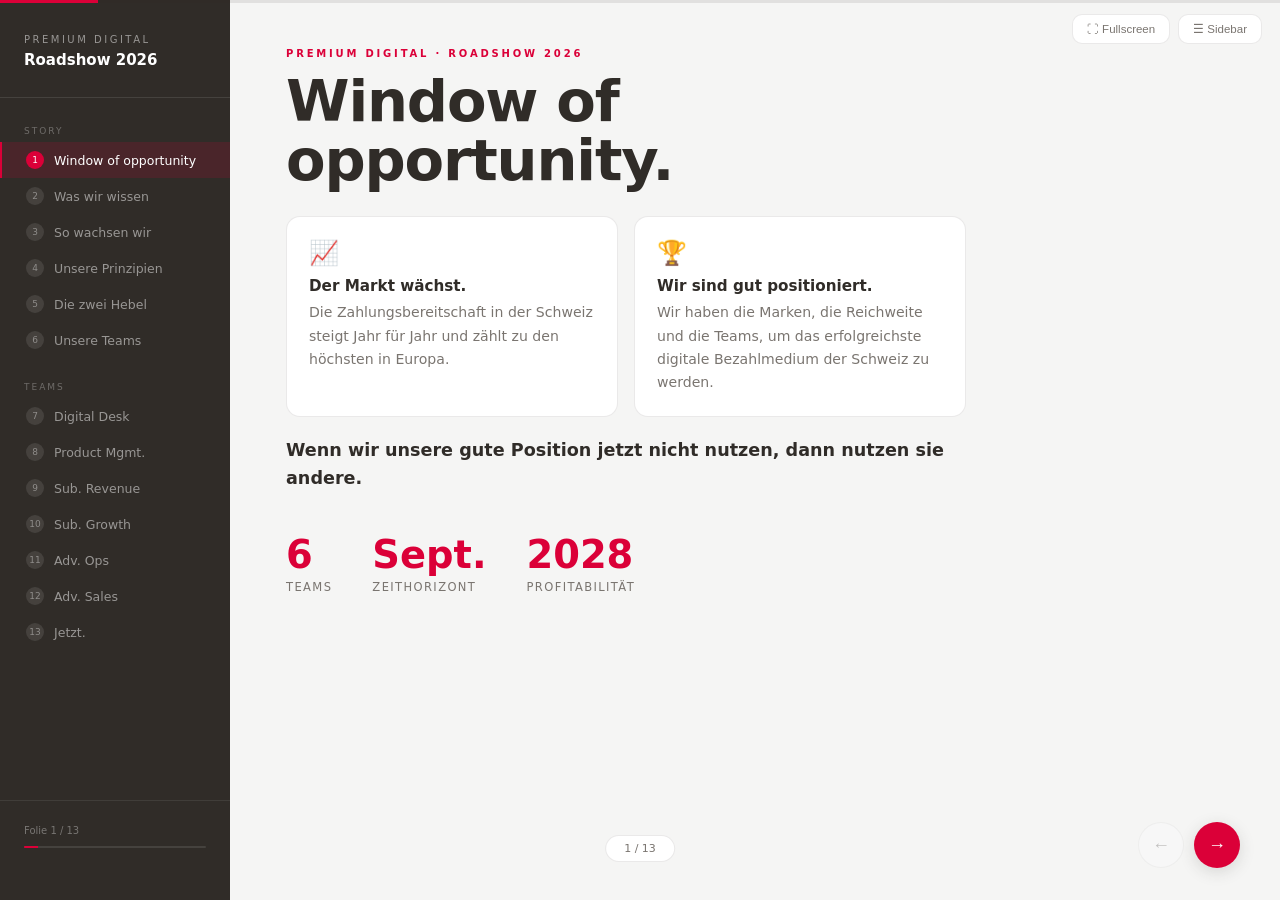
==== commit 8b64d94f: "Add files via upload" ====
--- a/roadshow-preview.html
+++ b/roadshow-preview.html
@@ -109,19 +109,18 @@
     <div class="sb-section">Story</div>
     <div class="sb-item" data-slide="0"><div class="dot">1</div>Window of opportunity</div>
     <div class="sb-item" data-slide="1"><div class="dot">2</div>Was wir wissen</div>
-    <div class="sb-item" data-slide="2"><div class="dot">3</div>Unsere Ziele 2026</div>
-    <div class="sb-item" data-slide="3"><div class="dot">4</div>So wachsen wir</div>
-    <div class="sb-item" data-slide="4"><div class="dot">5</div>Unsere Prinzipien</div>
-    <div class="sb-item" data-slide="5"><div class="dot">6</div>Die zwei Hebel</div>
-    <div class="sb-item" data-slide="6"><div class="dot">7</div>Unsere Teams</div>
+    <div class="sb-item" data-slide="2"><div class="dot">3</div>So wachsen wir</div>
+    <div class="sb-item" data-slide="3"><div class="dot">4</div>Unsere Prinzipien</div>
+    <div class="sb-item" data-slide="4"><div class="dot">5</div>Die zwei Hebel</div>
+    <div class="sb-item" data-slide="5"><div class="dot">6</div>Unsere Teams</div>
     <div class="sb-section" style="margin-top:4px">Teams</div>
-    <div class="sb-item" data-slide="7"><div class="dot">8</div>Digital Desk</div>
-    <div class="sb-item" data-slide="8"><div class="dot">9</div>Product Mgmt.</div>
-    <div class="sb-item" data-slide="9"><div class="dot">10</div>Sub. Revenue</div>
-    <div class="sb-item" data-slide="10"><div class="dot">11</div>Sub. Growth</div>
-    <div class="sb-item" data-slide="11"><div class="dot">12</div>Adv. Ops</div>
-    <div class="sb-item" data-slide="12"><div class="dot">13</div>Adv. Sales</div>
-    <div class="sb-item" data-slide="13"><div class="dot">14</div>Jetzt.</div>
+    <div class="sb-item" data-slide="6"><div class="dot">7</div>Digital Desk</div>
+    <div class="sb-item" data-slide="7"><div class="dot">8</div>Product Mgmt.</div>
+    <div class="sb-item" data-slide="8"><div class="dot">9</div>Sub. Revenue</div>
+    <div class="sb-item" data-slide="9"><div class="dot">10</div>Sub. Growth</div>
+    <div class="sb-item" data-slide="10"><div class="dot">11</div>Adv. Ops</div>
+    <div class="sb-item" data-slide="11"><div class="dot">12</div>Adv. Sales</div>
+    <div class="sb-item" data-slide="12"><div class="dot">13</div>Jetzt.</div>
     <div class="sb-progress">
       <div class="sb-prog-label" id="sb-prog-label">Folie 1 / 13</div>
       <div class="sb-prog-bar"><div class="sb-prog-fill" id="sb-fill"></div></div>
@@ -131,7 +130,7 @@
 
     <!-- SLIDE 0 -->
     <div class="slide active" id="slide-0">
-      <div style="min-height:65vh;display:flex;flex-direction:column;justify-content:center">
+      <div style="display:flex;flex-direction:column;justify-content:center">
         <div class="eyebrow">Premium Digital · Roadshow 2026</div>
         <div class="slide-title">Window of<br>opportunity.</div>
         <div style="display:grid;grid-template-columns:1fr 1fr;gap:16px;max-width:680px;margin-top:8px">
@@ -157,66 +156,80 @@
 
     <!-- SLIDE 1 -->
     <div class="slide" id="slide-1">
-      <div class="eyebrow">Unsere Überzeugungen</div>
-      <div class="slide-title" style="font-size:clamp(1.7rem,3vw,2.5rem);margin-bottom:28px">Was wir wissen.</div>
-      <div style="display:flex;flex-direction:column;gap:12px">
-        <div style="display:flex;align-items:flex-start;gap:16px;padding:18px 20px;background:#fff;border-radius:14px;border:1px solid var(--border)"><div style="width:10px;height:10px;border-radius:50%;background:var(--red);flex-shrink:0;margin-top:6px"></div><div><div style="font-weight:700;margin-bottom:4px">Die Zahlungsbereitschaft für digitale News-Abos wächst.</div><div style="font-size:.9rem;color:var(--muted)">In der Schweiz liegt sie über dem internationalen Vergleich. Davon können wir überproportional profitieren.</div></div></div>
-        <div style="display:flex;align-items:flex-start;gap:16px;padding:18px 20px;background:#fff;border-radius:14px;border:1px solid var(--border)"><div style="width:10px;height:10px;border-radius:50%;background:var(--red);flex-shrink:0;margin-top:6px"></div><div><div style="font-weight:700;margin-bottom:4px">Hochwertiger Journalismus ist unser wichtigstes Differenzierungsmerkmal.</div><div style="font-size:.9rem;color:var(--muted)">Nachhaltiges Wachstum entsteht nur über Qualität, Relevanz und Tiefe.</div></div></div>
-        <div style="display:flex;align-items:flex-start;gap:16px;padding:18px 20px;background:#fff;border-radius:14px;border:1px solid var(--border)"><div style="width:10px;height:10px;border-radius:50%;background:var(--red);flex-shrink:0;margin-top:6px"></div><div><div style="font-weight:700;margin-bottom:4px">Neben Vollabos gewinnen Limited Abos an Bedeutung.</div><div style="font-size:.9rem;color:var(--muted)">Neue Zielgruppen mit spezifischen Interessen und geringerer Zahlungsbereitschaft erschliessen.</div></div></div>
-        <div style="display:flex;align-items:flex-start;gap:16px;padding:18px 20px;background:#fff;border-radius:14px;border:1px solid var(--border)"><div style="width:10px;height:10px;border-radius:50%;background:var(--red);flex-shrink:0;margin-top:6px"></div><div><div style="font-weight:700;margin-bottom:4px">Reichweite bleibt die zentrale Voraussetzung für Wachstum.</div><div style="font-size:.9rem;color:var(--muted)">Primär über Google Discover. Social bleibt wichtig, wird aber zunehmend automatisiert betrieben.</div></div></div>
-        <div style="display:flex;align-items:flex-start;gap:16px;padding:18px 20px;background:#fff;border-radius:14px;border:1px solid var(--border)"><div style="width:10px;height:10px;border-radius:50%;background:var(--red);flex-shrink:0;margin-top:6px"></div><div><div style="font-weight:700;margin-bottom:4px">Digitale Werbung ergänzt unser Modell als zusätzlicher Erlöspfad.</div><div style="font-size:.9rem;color:var(--muted)">Und verbreitert damit unsere finanzielle Basis nachhaltig.</div></div></div>
-      </div>
-    </div>
-
-    <!-- SLIDE 2 -->
+      <div style="display:flex;flex-direction:column;gap:0">
+        <div class="eyebrow" style="margin-bottom:28px">Was wir wissen.</div>
+        <div style="display:flex;flex-direction:column;gap:0">
+          <div style="display:flex;align-items:baseline;gap:20px;padding:18px 0;border-bottom:1px solid var(--border)">
+            <div style="font-size:2.2rem;font-weight:800;color:var(--red);line-height:1;min-width:48px">01</div>
+            <div><div style="font-size:1.15rem;font-weight:700;line-height:1.3;margin-bottom:4px">Die Zahlungsbereitschaft für digitale News-Abos wächst.</div><div style="font-size:.88rem;color:var(--muted);line-height:1.6">In der Schweiz liegt sie über dem internationalen Vergleich. Davon können wir überproportional profitieren.</div></div>
+          </div>
+          <div style="display:flex;align-items:baseline;gap:20px;padding:18px 0;border-bottom:1px solid var(--border)">
+            <div style="font-size:2.2rem;font-weight:800;color:var(--red);line-height:1;min-width:48px">02</div>
+            <div><div style="font-size:1.15rem;font-weight:700;line-height:1.3;margin-bottom:4px">Hochwertiger Journalismus ist unser wichtigstes Differenzierungsmerkmal.</div><div style="font-size:.88rem;color:var(--muted);line-height:1.6">Nachhaltiges Wachstum entsteht nur über Qualität, Relevanz und Tiefe.</div></div>
+          </div>
+          <div style="display:flex;align-items:baseline;gap:20px;padding:18px 0;border-bottom:1px solid var(--border)">
+            <div style="font-size:2.2rem;font-weight:800;color:var(--red);line-height:1;min-width:48px">03</div>
+            <div><div style="font-size:1.15rem;font-weight:700;line-height:1.3;margin-bottom:4px">Neben Vollabos gewinnen Limited Abos an Bedeutung.</div><div style="font-size:.88rem;color:var(--muted);line-height:1.6">Neue Zielgruppen mit spezifischen Interessen und geringerer Zahlungsbereitschaft erschliessen.</div></div>
+          </div>
+          <div style="display:flex;align-items:baseline;gap:20px;padding:18px 0;border-bottom:1px solid var(--border)">
+            <div style="font-size:2.2rem;font-weight:800;color:var(--red);line-height:1;min-width:48px">04</div>
+            <div><div style="font-size:1.15rem;font-weight:700;line-height:1.3;margin-bottom:4px">Reichweite bleibt die zentrale Voraussetzung für Wachstum.</div><div style="font-size:.88rem;color:var(--muted);line-height:1.6">Primär über Google Discover. Social bleibt wichtig, wird aber zunehmend automatisiert betrieben.</div></div>
+          </div>
+          <div style="display:flex;align-items:baseline;gap:20px;padding:18px 0">
+            <div style="font-size:2.2rem;font-weight:800;color:var(--red);line-height:1;min-width:48px">05</div>
+            <div><div style="font-size:1.15rem;font-weight:700;line-height:1.3;margin-bottom:4px">Digitale Werbung ergänzt unser Modell als zusätzlicher Erlöspfad.</div><div style="font-size:.88rem;color:var(--muted);line-height:1.6">Und verbreitert damit unsere finanzielle Basis nachhaltig.</div></div>
+          </div>
+        </div>
+      </div>
+    </div>
+
+    <!-- SLIDE 2 – So wachsen wir -->
     <div class="slide" id="slide-2">
-      <div class="eyebrow">Unsere Ziele</div>
-      <div class="slide-title" style="font-size:clamp(1.7rem,3vw,2.5rem);margin-bottom:8px">Was wir 2026 erreichen wollen.</div>
-      <p style="font-size:1rem;color:var(--muted);line-height:1.75;margin-bottom:32px">Premium Digital hat ein ambitioniertes Ziel: Als digitales Geschäft eigenständig profitabel zu sein, spätestens ab 2028.</p>
-      <div class="grid-3" style="gap:20px">
-        <div style="background:var(--red);border-radius:20px;padding:36px 28px;text-align:center"><div style="font-size:3rem;font-weight:800;color:#fff;line-height:1;letter-spacing:-.03em">200'000</div><div style="font-size:.9rem;color:rgba(255,255,255,.85);margin-top:10px;font-weight:600">Digitale Voll-Abos</div><div style="font-size:.8rem;color:rgba(255,255,255,.6);margin-top:4px">+15% vs. 2025</div></div>
-        <div style="background:#009667;border-radius:20px;padding:36px 28px;text-align:center"><div style="font-size:3rem;font-weight:800;color:#fff;line-height:1;letter-spacing:-.03em">10'000</div><div style="font-size:.9rem;color:rgba(255,255,255,.85);margin-top:10px;font-weight:600">Digitale Limited-Abos</div><div style="font-size:.8rem;color:rgba(255,255,255,.6);margin-top:4px">Spiele-App, Politbüro u.a.</div></div>
-        <div style="background:#302c28;border-radius:20px;padding:36px 28px;text-align:center"><div style="font-size:3rem;font-weight:800;color:#fff;line-height:1;letter-spacing:-.03em">2028</div><div style="font-size:.9rem;color:rgba(255,255,255,.85);margin-top:10px;font-weight:600">Eigenständige Profitabilität</div><div style="font-size:.8rem;color:rgba(255,255,255,.6);margin-top:4px">Als digitales Geschäft</div></div>
-      </div>
-    </div>
-
-    <!-- SLIDE 3 – So wachsen wir -->
+      <div style="display:flex;flex-direction:column">
+        <div class="eyebrow" style="margin-bottom:28px">Unsere Wachstumsstrategie</div>
+        <div class="slide-title" style="font-size:clamp(1.4rem,2.5vw,2rem);margin-bottom:32px">So kommen wir auf 210'000 Abos.</div>
+        <div style="display:flex;flex-direction:column;gap:0">
+          <div style="display:flex;align-items:center;gap:24px;padding:16px 0;border-bottom:1px solid var(--border)">
+            <div style="font-size:1.3rem;min-width:36px">📍</div>
+            <div style="flex:1"><span style="font-weight:700;font-size:1rem">In bestehenden Regionen die Nutzung erhöhen</span><span style="font-size:.9rem;color:var(--muted);margin-left:12px">Unsere Marken gezielt in bestehenden Regionen präsenter zeigen.</span></div>
+          </div>
+          <div style="display:flex;align-items:center;gap:24px;padding:16px 0;border-bottom:1px solid var(--border)">
+            <div style="font-size:1.3rem;min-width:36px">🗺️</div>
+            <div style="flex:1"><span style="font-weight:700;font-size:1rem">Erweiterung funktionaler Raum</span><span style="font-size:.9rem;color:var(--muted);margin-left:12px">Unsere Marken gezielt in neue Regionen innerhalb unserer funktionalen Räume führen.</span></div>
+          </div>
+          <div style="display:flex;align-items:center;gap:24px;padding:16px 0;border-bottom:1px solid var(--border)">
+            <div style="font-size:1.3rem;min-width:36px">⚙️</div>
+            <div style="flex:1"><span style="font-weight:700;font-size:1rem">Weiterentwicklung Paywall/Checkout</span><span style="font-size:.9rem;color:var(--muted);margin-left:12px">Paywall-Journey datengetrieben weiterentwickeln und Conversion Rate nachhaltig steigern.</span></div>
+          </div>
+          <div style="display:flex;align-items:center;gap:24px;padding:16px 0;border-bottom:1px solid var(--border)">
+            <div style="font-size:1.3rem;min-width:36px">📱</div>
+            <div style="flex:1"><span style="font-weight:700;font-size:1rem">Weiterentwicklung Web/App</span><span style="font-size:.9rem;color:var(--muted);margin-left:12px">Spürbare Weiterentwicklung: Design Refresh, neue Funktionalitäten wie Podcast-Tab.</span></div>
+          </div>
+          <div style="display:flex;align-items:center;gap:24px;padding:16px 0;border-bottom:1px solid var(--border)">
+            <div style="font-size:1.3rem;min-width:36px">🎯</div>
+            <div style="flex:1"><span style="font-weight:700;font-size:1rem">Einführung Limited</span><span style="font-size:.9rem;color:var(--muted);margin-left:12px">Neue Zielgruppen mit selektivem Interesse oder tieferer Zahlungsbereitschaft erschliessen.</span></div>
+          </div>
+        </div>
+        <div style="display:flex;gap:12px;margin-top:28px">
+          <div style="background:var(--red);border-radius:10px;padding:14px 22px;display:flex;align-items:baseline;gap:10px">
+            <div style="font-size:1.5rem;font-weight:800;color:#fff">200'000</div>
+            <div style="font-size:.75rem;color:rgba(255,255,255,.7)">Premium +15%</div>
+          </div>
+          <div style="background:#009667;border-radius:10px;padding:14px 22px;display:flex;align-items:baseline;gap:10px">
+            <div style="font-size:1.5rem;font-weight:800;color:#fff">10'000</div>
+            <div style="font-size:.75rem;color:rgba(255,255,255,.7)">Limited neu</div>
+          </div>
+          <div style="background:var(--text);border-radius:10px;padding:14px 22px;display:flex;align-items:baseline;gap:10px">
+            <div style="font-size:1.5rem;font-weight:800;color:#fff">210'000</div>
+            <div style="font-size:.75rem;color:rgba(255,255,255,.7)">Total</div>
+          </div>
+        </div>
+      </div>
+    </div>
+
+    <!-- SLIDE 3 -->
     <div class="slide" id="slide-3">
-      <div class="eyebrow">Unsere Wachstumsstrategie</div>
-      <div class="slide-title" style="font-size:clamp(1.7rem,3vw,2.5rem);margin-bottom:8px">So kommen wir auf 208'000 Abos.</div>
-      <p style="font-size:.95rem;color:var(--muted);line-height:1.75;margin-bottom:28px">Wir wachsen auf zwei Ebenen: mehr Abos im Premium-Bereich (+16%) und ein neues Limited-Segment. Dafür haben wir sechs Hebel definiert.</p>
-      <div style="display:grid;grid-template-columns:repeat(3,1fr);gap:14px;margin-bottom:24px">
-        <div class="card" style="border-left:3px solid var(--red)">
-          <div style="font-size:1.3rem;margin-bottom:8px">📍</div>
-          <div style="font-weight:700;font-size:.92rem;margin-bottom:4px">In bestehenden Regionen die Nutzung erhöhen</div>
-          <div style="font-size:.8rem;color:var(--muted);line-height:1.5">Unsere Marken gezielt in bestehenden Regionen präsenter zeigen und die Nutzung erhöhen.</div>
-        </div>
-        <div class="card" style="border-left:3px solid var(--red)">
-          <div style="font-size:1.3rem;margin-bottom:8px">🗺️</div>
-          <div style="font-weight:700;font-size:.92rem;margin-bottom:4px">Erweiterung funktionaler Raum</div>
-          <div style="font-size:.8rem;color:var(--muted);line-height:1.5">Unsere Marken gezielt in neue Regionen innerhalb unserer funktionalen Räume führen.</div>
-        </div>
-        <div class="card" style="border-left:3px solid var(--red)">
-          <div style="font-size:1.3rem;margin-bottom:8px">⚙️</div>
-          <div style="font-weight:700;font-size:.92rem;margin-bottom:4px">Weiterentwicklung Paywall/Checkout</div>
-          <div style="font-size:.8rem;color:var(--muted);line-height:1.5">Paywall-Journey datengetrieben weiterentwickeln und Conversion Rate nachhaltig steigern.</div>
-        </div>
-        <div class="card" style="border-left:3px solid var(--red)">
-          <div style="font-size:1.3rem;margin-bottom:8px">📱</div>
-          <div style="font-weight:700;font-size:.92rem;margin-bottom:4px">Weiterentwicklung Web/App</div>
-          <div style="font-size:.8rem;color:var(--muted);line-height:1.5">Spürbare Weiterentwicklung der News-App: Design Refresh, neue Funktionalitäten wie Podcast-Tab.</div>
-        </div>
-        <div class="card" style="border-left:3px solid #009667">
-          <div style="font-size:1.3rem;margin-bottom:8px">🎯</div>
-          <div style="font-weight:700;font-size:.92rem;margin-bottom:4px">Einführung Limited</div>
-          <div style="font-size:.8rem;color:var(--muted);line-height:1.5">Neue Zielgruppen mit selektivem Interesse oder tieferer Zahlungsbereitschaft zu zahlenden Kunden machen.</div>
-        </div>
-      </div>
-    </div>
-
-    <!-- SLIDE 4 (ex-3) -->
-    <div class="slide" id="slide-4">
-      <div class="eyebrow">Unsere Prinzipien</div>
+      <div class="eyebrow">Was uns leitet</div>
       <div class="slide-title" style="font-size:clamp(1.7rem,3vw,2.5rem);margin-bottom:24px">Unsere 6 Prinzipien.</div>
       <div class="grid-3" id="principles-grid"></div>
       <div style="margin-top:16px;display:flex;gap:10px;align-items:center">
@@ -226,8 +239,8 @@
       </div>
     </div>
 
-    <!-- SLIDE 5 (ex-4) -->
-    <div class="slide" id="slide-5">
+    <!-- SLIDE 4 -->
+    <div class="slide" id="slide-4">
       <div class="eyebrow">Unsere zwei Wachstumsmotoren</div>
       <div class="slide-title" style="font-size:clamp(1.7rem,3vw,2.5rem);margin-bottom:28px">Abo-Geschäft und Werbemarkt. Wir brauchen beides.</div>
       <div class="grid-2">
@@ -252,23 +265,23 @@
       </div>
     </div>
 
-    <!-- SLIDE 6 (ex-5) -->
-    <div class="slide" id="slide-6">
+    <!-- SLIDE 5 -->
+    <div class="slide" id="slide-5">
       <div class="eyebrow">Unsere Teams</div>
       <div class="slide-title" style="font-size:clamp(1.7rem,3vw,2.5rem);margin-bottom:28px">Sechs Teams. Ein Ziel.</div>
       <div class="teams-grid" id="teams-overview"></div>
     </div>
 
     <!-- TEAM SLIDES -->
-    <div class="slide" id="slide-7"><div class="story-hook"><p>Der Digital Desk steuert, wie viele Menschen uns finden, und ob sie bleiben.</p></div><div class="eyebrow">Team 1 von 6</div><div class="slide-title" style="font-size:clamp(1.7rem,3vw,2.5rem)">Digital Desk</div><div class="grid-2" id="c-digital-desk"></div></div>
-    <div class="slide" id="slide-8"><div class="story-hook"><p>Das beste Produkt ist im Alltag der Menschen unersetzlich.</p></div><div class="eyebrow">Team 2 von 6</div><div class="slide-title" style="font-size:clamp(1.7rem,3vw,2.5rem)">Product Management</div><div class="grid-2" id="c-product-mgmt"></div></div>
-    <div class="slide" id="slide-9"><div class="story-hook"><p>NutzerInnen zu zahlenden KundInnen machen und halten.</p></div><div class="eyebrow">Team 3 von 6</div><div class="slide-title" style="font-size:clamp(1.7rem,3vw,2.5rem)">Subscription Revenue</div><div class="grid-2" id="c-sub-revenue"></div></div>
-    <div class="slide" id="slide-10"><div class="story-hook"><p>Subscription Growth öffnet die Türe zu Kunden, die wir bisher wenig bis gar nicht erreichten.</p></div><div class="eyebrow">Team 4 von 6</div><div class="slide-title" style="font-size:clamp(1.7rem,3vw,2.5rem)">Subscription Growth</div><div class="grid-2" id="c-sub-growth"></div></div>
-    <div class="slide" id="slide-11"><div class="story-hook"><p>Ein starkes Produkt verdient auch starke Werbeeinnahmen. Advertising Ops macht Sales schlagkräftig.</p></div><div class="eyebrow">Team 5 von 6</div><div class="slide-title" style="font-size:clamp(1.7rem,3vw,2.5rem)">Advertising Operations</div><div class="grid-2" id="c-adv-ops"></div></div>
-    <div class="slide" id="slide-12"><div class="story-hook"><p>Operations schafft die Grundlage, Sales macht den Abschluss.</p></div><div class="eyebrow">Team 6 von 6</div><div class="slide-title" style="font-size:clamp(1.7rem,3vw,2.5rem)">Advertising Sales</div><div class="grid-2" id="c-adv-sales"></div></div>
-
-    <!-- SLIDE 13 -->
-    <div class="slide" id="slide-13">
+    <div class="slide" id="slide-6"><div class="story-hook"><p>Der Digital Desk steuert, wie viele Menschen uns finden, und ob sie bleiben.</p></div><div class="eyebrow">Team 1 von 6</div><div class="slide-title" style="font-size:clamp(1.7rem,3vw,2.5rem)">Digital Desk</div><div class="grid-2" id="c-digital-desk"></div></div>
+    <div class="slide" id="slide-7"><div class="story-hook"><p>Das beste Produkt ist im Alltag der Menschen unersetzlich.</p></div><div class="eyebrow">Team 2 von 6</div><div class="slide-title" style="font-size:clamp(1.7rem,3vw,2.5rem)">Product Management</div><div class="grid-2" id="c-product-mgmt"></div></div>
+    <div class="slide" id="slide-8"><div class="story-hook"><p>NutzerInnen zu zahlenden KundInnen machen und halten.</p></div><div class="eyebrow">Team 3 von 6</div><div class="slide-title" style="font-size:clamp(1.7rem,3vw,2.5rem)">Subscription Revenue</div><div class="grid-2" id="c-sub-revenue"></div></div>
+    <div class="slide" id="slide-9"><div class="story-hook"><p>Subscription Growth öffnet die Türe zu Kunden, die wir bisher wenig bis gar nicht erreichten.</p></div><div class="eyebrow">Team 4 von 6</div><div class="slide-title" style="font-size:clamp(1.7rem,3vw,2.5rem)">Subscription Growth</div><div class="grid-2" id="c-sub-growth"></div></div>
+    <div class="slide" id="slide-10"><div class="story-hook"><p>Ein starkes Produkt verdient auch starke Werbeeinnahmen. Advertising Ops macht Sales schlagkräftig.</p></div><div class="eyebrow">Team 5 von 6</div><div class="slide-title" style="font-size:clamp(1.7rem,3vw,2.5rem)">Advertising Operations</div><div class="grid-2" id="c-adv-ops"></div></div>
+    <div class="slide" id="slide-11"><div class="story-hook"><p>Operations schafft die Grundlage, Sales macht den Abschluss.</p></div><div class="eyebrow">Team 6 von 6</div><div class="slide-title" style="font-size:clamp(1.7rem,3vw,2.5rem)">Advertising Sales</div><div class="grid-2" id="c-adv-sales"></div></div>
+
+    <!-- SLIDE 12 -->
+    <div class="slide" id="slide-12">
       <div style="min-height:65vh;display:flex;flex-direction:column;justify-content:center;gap:32px">
         <div style="background:var(--red);border-radius:var(--radius);padding:52px;position:relative;overflow:hidden">
           <div style="position:absolute;top:-40px;right:-40px;width:180px;height:180px;background:#fff;border-radius:50%;opacity:.06;filter:blur(40px)"></div>
@@ -297,7 +310,7 @@
 <div id="modal-overlay"><div id="modal"><button id="modal-close">✕ Schliessen</button><div id="modal-content"></div></div></div>
 
 <script>
-const TOTAL=14; let cur=0;
+const TOTAL=13; let cur=0;
 
 const principles=[
   {n:"01",icon:"🛡️",title:"Radikale Verantwortung",short:"Ownership für Resultate, nicht nur für Aufgaben."},
@@ -323,7 +336,7 @@
 
 const teams={
   "digital-desk":{icon:"📡",color:"#009667",name:"Digital Desk",claim:"Die passenden Inhalte zur richtigen Zeit auf den richtigen Kanälen.",role:"Der operative Maschinenraum für Reichweite, Distribution und Engagement — für Paid und Free.",vision:"Wir haben unsere Workflows deutlich verschlankt, an Fokus gewonnen und darum entscheidend zur Steigerung von Reichweite und Engagement beigetragen.",discussion:"Wieviele Pageviews braucht eine redaktionelle Geschichte im Durchschnitt, damit sie sich für uns finanziell lohnt?",priorities:[{n:1,title:"Teil-automatisierte KPI-basierte Distribution",desc:"Distributionsaufgaben für 6 Titel sind zeitintensiv und fast alles Handarbeit. Mindestens 2 Schichten automatisieren, mit Kuration entlang den Marken.",milestones:["Projekt-Aufbau mit AI/Data"],results:["Mindestens 2 Distributionsschichten ersetzt"]},{n:2,title:"Google-Traffic verdoppeln",desc:"Mehr Reichweite für Subscription-Funnel und Werbemarkt. Fokus auf Discover.",milestones:["5 Hypothesen zu Wachstumsfeldern getestet"],results:["Verdoppelung Google-Traffic"]},{n:3,title:"Second-Click-Optimierung",desc:"Datengestützt Inhalte mit Optimierungspotenzial identifizieren und Engagement messbar steigern.",milestones:["5 Hypothesen zu Engagementtreibern getestet"],results:["Pageviews pro Visit +20%"]},{n:4,title:"Social Media Werbeumsatz steigern",desc:"Fokus auf Conversions und Werbeumsatz über Social Media. Ziel: CHF 2 Mio.",milestones:["Anpassung Prozesse & Setup","Deutliche Steigerung Umsätze im 1. HJ"],results:["CHF 2 Mio. Social-Werbeumsatz"]}]},
-  "product-mgmt":{icon:"📱",color:"#00c794",name:"Product Management",claim:"Digitale Produkte, die im Alltag der Menschen unersetzlich sind.",role:"Premium Products entwickelt die digitalen Produkte von Tamedia — damit unsere Qualitätsinhalte ihr volles Potenzial entfalten.",vision:"Wir haben das Richtige schnell gebaut — mit klarem Fokus, konsequentem Testen und spürbarem Impact für unsere Nutzerinnen und Nutzer.",discussion:"Wieviele Kontaktpunkte mit uns brauchen Nutzerinnen und Nutzer, bis sie ein Abo kaufen?",priorities:[{n:1,title:"Produkt-Strategie und Weiterentwicklung News-App",desc:"Klare Vision für jede Plattform: Kernzielgruppen, Rolle im Nutzerleben, was wir konkret bauen.",milestones:["Erster Workshop App","Vision App finalisiert","Alle Plattformen Tagi abgeschlossen","Skalierung auf alle Brands"],results:["Vision & Roadmap für alle Plattformen","Podcast Tab live","Neue visuelle Formate live"]},{n:2,title:"Launch Limited Products",desc:"Mindestens zwei Limited Products live bringen. Prozess: von Idee zu Live in unter 8 Wochen.",milestones:["Rollout & Skalierung Spiele-App","Launch Politbüro Sommer","Expansion Games","Launch new limited product"],results:["Politbüro 5'000 neue Abos","Games App 5'000 neue Abos","Mind. 1 weiteres Limited Product live"]},{n:3,title:"Growth Lab Push",desc:"Neue Wege für Reichweite und neue Zielgruppen erkunden. Formate testen, was funktioniert skalieren.",milestones:["Push Games","Push Podcasts","3 weitere Themen im Test"],results:["5'000 neue registrierte User","Mindestens 5 Formate live getestet"]},{n:4,title:"Produktentwicklung beschleunigen",desc:"Prozesse anpassen, damit wir schneller vom Konzept zum Launch kommen. Kürzere Entwicklungszyklen, regelmässige Releases.",milestones:["Ist-Zustand analysiert","Erste Prozessanpassungen live"],results:["3 Features in unter 6 Wochen von Idee bis Live","Regelmässige Releases mit messbarem Impact für Nutzer"]}]},
+  "product-mgmt":{icon:"📱",color:"#00c794",name:"Product Management",claim:"Digitale Produkte, die im Alltag der Menschen unersetzlich sind.",role:"Premium Products entwickelt die digitalen Produkte von Tamedia — damit unsere Qualitätsinhalte ihr volles Potenzial entfalten.",vision:"Wir haben deutlich schneller geliefert, mit klarem Fokus auf das Wesentliche, konsequentem Testen und spürbarem Impact für unsere Nutzerinnen und Nutzer.",discussion:"Wieviele Kontaktpunkte mit uns brauchen Nutzerinnen und Nutzer, bis sie ein Abo kaufen?",priorities:[{n:1,title:"Produkt-Strategie und Weiterentwicklung News-App",desc:"Klare Vision für jede Plattform: Kernzielgruppen, Rolle im Nutzerleben, was wir konkret bauen.",milestones:["Erster Workshop App","Vision App finalisiert","Alle Plattformen Tagi abgeschlossen","Skalierung auf alle Brands"],results:["Vision & Roadmap für alle Plattformen","Podcast Tab live","Neue visuelle Formate live"]},{n:2,title:"Launch Limited Products",desc:"Mindestens zwei Limited Products live bringen. Prozess: von Idee zu Live in unter 8 Wochen.",milestones:["Rollout & Skalierung Spiele-App","Launch Politbüro Sommer","Expansion Games","Launch new limited product"],results:["Politbüro 5'000 neue Abos","Games App 5'000 neue Abos","Mind. 1 weiteres Limited Product live"]},{n:3,title:"Growth Lab Push",desc:"Neue Wege für Reichweite und neue Zielgruppen erkunden. Formate testen, was funktioniert skalieren.",milestones:["Push Games","Push Podcasts","3 weitere Themen im Test"],results:["5'000 neue registrierte User","Mindestens 5 Formate live getestet"]},{n:4,title:"Produktentwicklung beschleunigen",desc:"Prozesse anpassen, damit wir schneller vom Konzept zum Launch kommen. Kürzere Entwicklungszyklen, regelmässige Releases.",milestones:["Ist-Zustand analysiert","Erste Prozessanpassungen live"],results:["3 Features in unter 6 Wochen von Idee bis Live","Regelmässige Releases mit messbarem Impact für Nutzer"]}]},
   "sub-revenue":{icon:"💳",color:"#db0038",name:"Subscription Revenue",claim:"Paywall, Checkout, Performance Marketing — aus Lesern Abonnenten machen.",role:"Verantwortet den gesamten Onsite-Funnel, von Paywall, Webshop, Login bis Checkout und Zahlungsprozesse. Optimiert Conversion, Angebote und Customer Journeys entlang dieses Funnels.",vision:"Wir haben durch datengetriebene Massnahmen und gezielte Experimente zum nachhaltigen Wachstum im fünfstelligen Bereich und zu einer höheren Customer Lifetime Value beigetragen.",discussion:"Wieviele Leute, die auf «Kaufen» klicken, kaufen am Ende wirklich?",priorities:[{n:1,title:"Kampagnen für anonyme User",desc:"Fly Bys und Loyal User über Retargeting, Onsite und Mail zu zahlenden Nutzern konvertieren.",milestones:["Launch","Testen & Iterieren"],results:["Conversion Rate (CR) erhöht","Click-Through-Rate (CTR) Performance Marketing erhöht"]},{n:2,title:"Reset Registrierung, Login, Paywall, Checkout",desc:"Registration Wall einführen. Paywall und Checkout optimieren.",milestones:["Registration Wall live","Reset Paywall Experience","Checkout-Optimierung","Landingpages optimiert"],results:["Mehr Registrierungen pro Monat","Paywall-to-Purchase Conversion Rate (CR) steigt"]},{n:3,title:"Onboarding in das Produkt",desc:"In den ersten 30 Tagen Gewohnheiten schaffen, die Retention sichern.",milestones:["Registration Onboarding Journey live","Subscription Onboarding Journey live"],results:["Registration to Subscription Conversion Rate (CR) steigt","Churn Rate sinkt"]}]},
   "sub-growth":{icon:"🚀",color:"#c5c000",name:"Subscription Growth",claim:"Grosse Kampagnen, starke Partnerschaften, neue Regionen und Zielgruppen.",role:"Trägt die Hauptverantwortung für die grossen Gains. Initiiert und setzt grosse Kampagnen um, verhandelt und realisiert Partnerschaften. Bringt neue Leute aus bestehenden sowie neuen Regionen und neue thematische Zielgruppen.",vision:"Wir leisten den grössten Einzelbeitrag zum fünfstelligen Netto-Wachstum — weil wir viel getestet und gelernt haben und heute deutlich besser wissen, wie wir neue Leute ins Abo bringen.",discussion:"Wieviel Abonnenten pro 100 Einwohnern glaubt ihr hat der Tages-Anzeiger in Zürich? Wieviel in Winterthur?",priorities:[{n:1,title:"Partnerschaften & Kooperationen",desc:"Kooperationen mit schweizer Akteuren, die uns Zugang zu grossen Kundenstämmen geben.",milestones:["Retail: Coop, Galaxus","Telcos: Swisscom, Sunrise","Senior Partnership Lead"],results:["5 Partnerschaften live","5'000 Netto-Abos, 75% neue User"]},{n:2,title:"Regionale Wachstumsinitiativen",desc:"Premium-Abo sukzessive in Regionen mit niedriger Streudichte vermarkten.",milestones:["Regio Push D-CH","Regio Push W-CH"],results:["5'000 Test-Abos","Streudichte +25% in angegangenen Regionen"]},{n:3,title:"Limited Product Kampagnen",desc:"Neue Limited Products mit Werbekampagnen von null auf hundert wachsen lassen.",milestones:["Game App Kampagne","Politbüro Kampagne Sommer","Game App Part 2"],results:["Game App: 3–5k Solo-Abos","Politbüro: 3–5k Abos"]}]},
   "adv-ops":{icon:"📊",color:"#ff0050",name:"Advertising Operations",claim:"Angebote, Umsetzung und Steuerung aller Advertising-Leistungen.",role:"Entwickelt und realisiert skalierbare Standardprodukte und individuelle Vermarktungsangebote. Stellt Qualität, Termintreue und Profitabilität end-to-end sicher.",vision:"Wir arbeiten datenbasiert, fokussieren uns auf 2–3 Verkaufsansätze gleichzeitig und geben wöchentlich neue Impulse an Sales.",discussion:"Wieviele Offerten brauchen wir pro Woche, damit wir unsere Ziele erreichen?",priorities:[{n:1,title:"Standardisierte Vermarktungsunterlagen & Angebotslogik",desc:"Standardisierte Pakete für KMU-Kunden, Print und Digital.",milestones:["Digitale KMU-Pakete live","Print+Digital Kombinationen live"],results:["Branchenlösungen Spezialmärkte","Digitale KMU-Pakete mit Print","Reduzierter Produktkatalog"]},{n:2,title:"Bessere Nutzung Inventar (Yield Mgmt)",desc:"Erlösbasierte Inventarsteuerung aufbauen.",milestones:["Analyse IST-Situation und Definition Massnahmen"],results:["Yield Manager benannt","Erlösbasierte Steuerung operativ"]},{n:3,title:"Reporting & Frühwarnsystem",desc:"Transparentes Reporting über den Werbemarkt. Frühwarnsystem für kritische Entwicklungen.",milestones:["Umsatz-Tracking live","Reporting-Dashboards finalisiert"],results:["Reporting für Sales Management und GL","Frühwarnsystem live"]},{n:4,title:"KAM: Premium-Angebote für Schlüsselkunden",desc:"Wettbewerbs- und Potenzialanalyse für Grosskunden. Premium-Produktkatalog.",milestones:["Branchen- und Regionalanalyse","Handlungsempfehlung"],results:["Potenzialanalyse operativ","Premium-Produktkatalog definiert"]}]},
